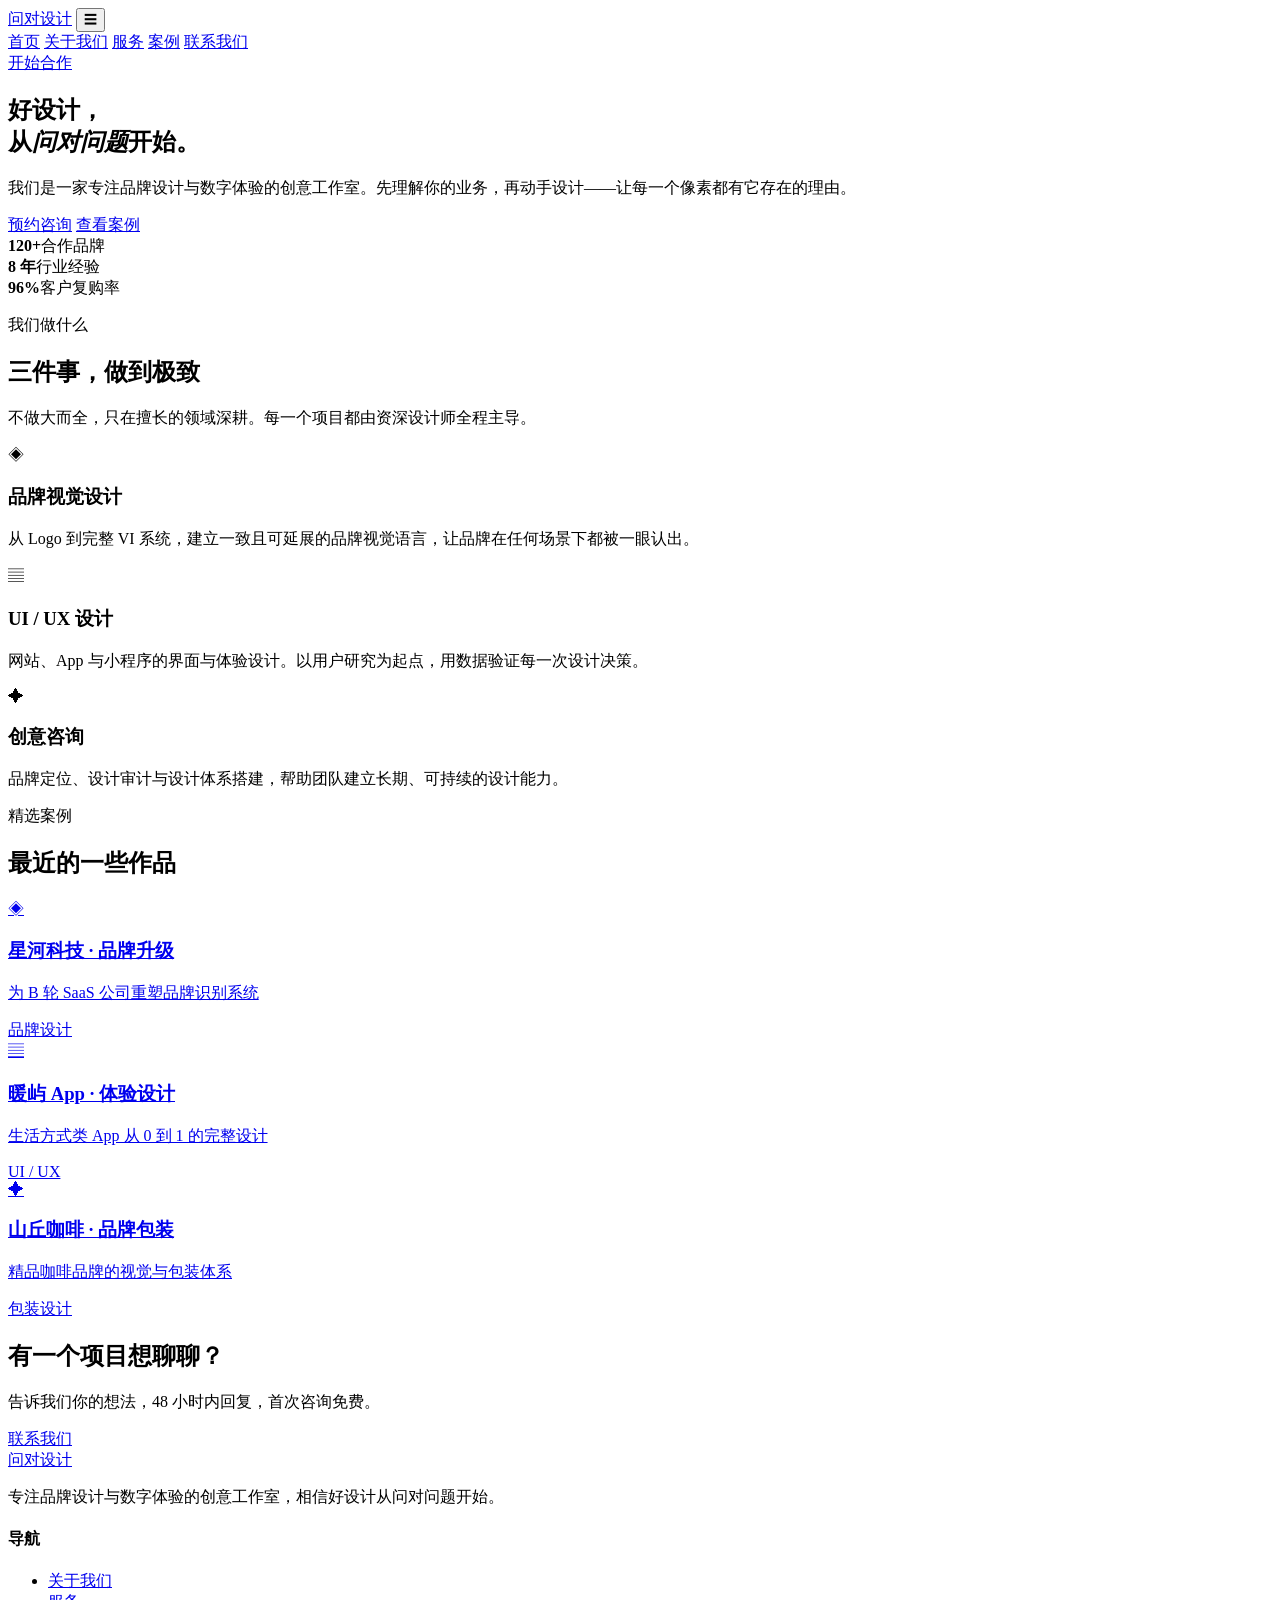
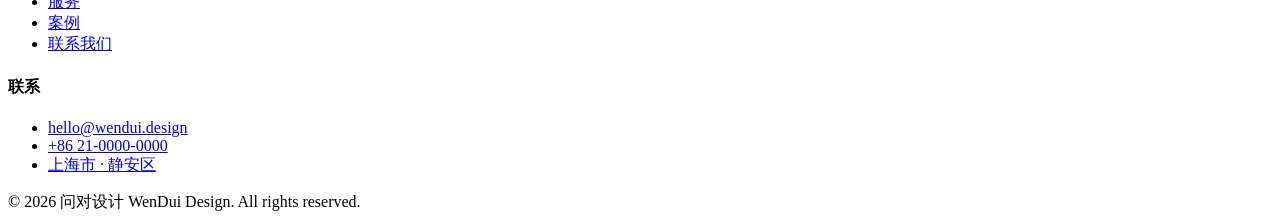
==== index.html @ 0c2ba364 "Add files via upload" ====
<!DOCTYPE html>
<html lang="zh-CN">
<head>
  <meta charset="UTF-8">
  <meta name="viewport" content="width=device-width, initial-scale=1.0">
  <title>问对设计 — 让品牌被看见</title>
  <meta name="description" content="问对设计是一家专注品牌设计与数字体验的创意工作室，提供品牌视觉、UI/UX 设计与创意咨询服务。">
  <link rel="stylesheet" href="css/style.css">
</head>
<body>

  <header class="site-header">
    <div class="container nav">
      <a href="index.html" class="logo">问对<span>设计</span></a>
      <button class="nav-toggle" aria-label="菜单">☰</button>
      <nav class="nav-links">
        <a href="index.html" class="active">首页</a>
        <a href="about.html">关于我们</a>
        <a href="services.html">服务</a>
        <a href="work.html">案例</a>
        <a href="contact.html">联系我们</a>
      </nav>
      <a href="contact.html" class="nav-cta">开始合作</a>
    </div>
  </header>

  <!-- Hero -->
  <section class="hero">
    <div class="container">
      <h1>好设计，<br>从<em>问对问题</em>开始。</h1>
      <p>我们是一家专注品牌设计与数字体验的创意工作室。先理解你的业务，再动手设计——让每一个像素都有它存在的理由。</p>
      <div class="hero-actions">
        <a href="contact.html" class="btn btn-primary">预约咨询</a>
        <a href="work.html" class="btn btn-ghost">查看案例</a>
      </div>
      <div class="hero-stats">
        <div class="stat"><strong>120+</strong><span>合作品牌</span></div>
        <div class="stat"><strong>8 年</strong><span>行业经验</span></div>
        <div class="stat"><strong>96%</strong><span>客户复购率</span></div>
      </div>
    </div>
  </section>

  <!-- 服务概览 -->
  <section class="section alt">
    <div class="container">
      <p class="eyebrow">我们做什么</p>
      <h2 class="section-title">三件事，做到极致</h2>
      <p class="section-desc">不做大而全，只在擅长的领域深耕。每一个项目都由资深设计师全程主导。</p>
      <div class="grid grid-3">
        <div class="card">
          <div class="card-icon">◈</div>
          <h3>品牌视觉设计</h3>
          <p>从 Logo 到完整 VI 系统，建立一致且可延展的品牌视觉语言，让品牌在任何场景下都被一眼认出。</p>
        </div>
        <div class="card">
          <div class="card-icon">▤</div>
          <h3>UI / UX 设计</h3>
          <p>网站、App 与小程序的界面与体验设计。以用户研究为起点，用数据验证每一次设计决策。</p>
        </div>
        <div class="card">
          <div class="card-icon">✦</div>
          <h3>创意咨询</h3>
          <p>品牌定位、设计审计与设计体系搭建，帮助团队建立长期、可持续的设计能力。</p>
        </div>
      </div>
    </div>
  </section>

  <!-- 精选案例 -->
  <section class="section">
    <div class="container">
      <p class="eyebrow">精选案例</p>
      <h2 class="section-title">最近的一些作品</h2>
      <div class="grid grid-3">
        <a href="work.html" class="work-item">
          <div class="work-thumb thumb-a">◈</div>
          <div class="work-info">
            <h3>星河科技 · 品牌升级</h3>
            <p>为 B 轮 SaaS 公司重塑品牌识别系统</p>
            <span class="work-tag">品牌设计</span>
          </div>
        </a>
        <a href="work.html" class="work-item">
          <div class="work-thumb thumb-b">▤</div>
          <div class="work-info">
            <h3>暖屿 App · 体验设计</h3>
            <p>生活方式类 App 从 0 到 1 的完整设计</p>
            <span class="work-tag">UI / UX</span>
          </div>
        </a>
        <a href="work.html" class="work-item">
          <div class="work-thumb thumb-c">✦</div>
          <div class="work-info">
            <h3>山丘咖啡 · 品牌包装</h3>
            <p>精品咖啡品牌的视觉与包装体系</p>
            <span class="work-tag">包装设计</span>
          </div>
        </a>
      </div>
    </div>
  </section>

  <!-- CTA -->
  <section class="section alt">
    <div class="container">
      <div class="cta-banner">
        <h2>有一个项目想聊聊？</h2>
        <p>告诉我们你的想法，48 小时内回复，首次咨询免费。</p>
        <a href="contact.html" class="btn btn-primary">联系我们</a>
      </div>
    </div>
  </section>

  <footer class="site-footer">
    <div class="container">
      <div class="footer-grid">
        <div>
          <a href="index.html" class="logo">问对<span>设计</span></a>
          <p>专注品牌设计与数字体验的创意工作室，相信好设计从问对问题开始。</p>
        </div>
        <div>
          <h4>导航</h4>
          <ul>
            <li><a href="about.html">关于我们</a></li>
            <li><a href="services.html">服务</a></li>
            <li><a href="work.html">案例</a></li>
            <li><a href="contact.html">联系我们</a></li>
          </ul>
        </div>
        <div>
          <h4>联系</h4>
          <ul>
            <li><a href="mailto:hello@wendui.design">hello@wendui.design</a></li>
            <li><a href="#">+86 21-0000-0000</a></li>
            <li><a href="#">上海市 · 静安区</a></li>
          </ul>
        </div>
      </div>
      <div class="copyright">© 2026 问对设计 WenDui Design. All rights reserved.</div>
    </div>
  </footer>

  <script src="js/main.js"></script>
</body>
</html>
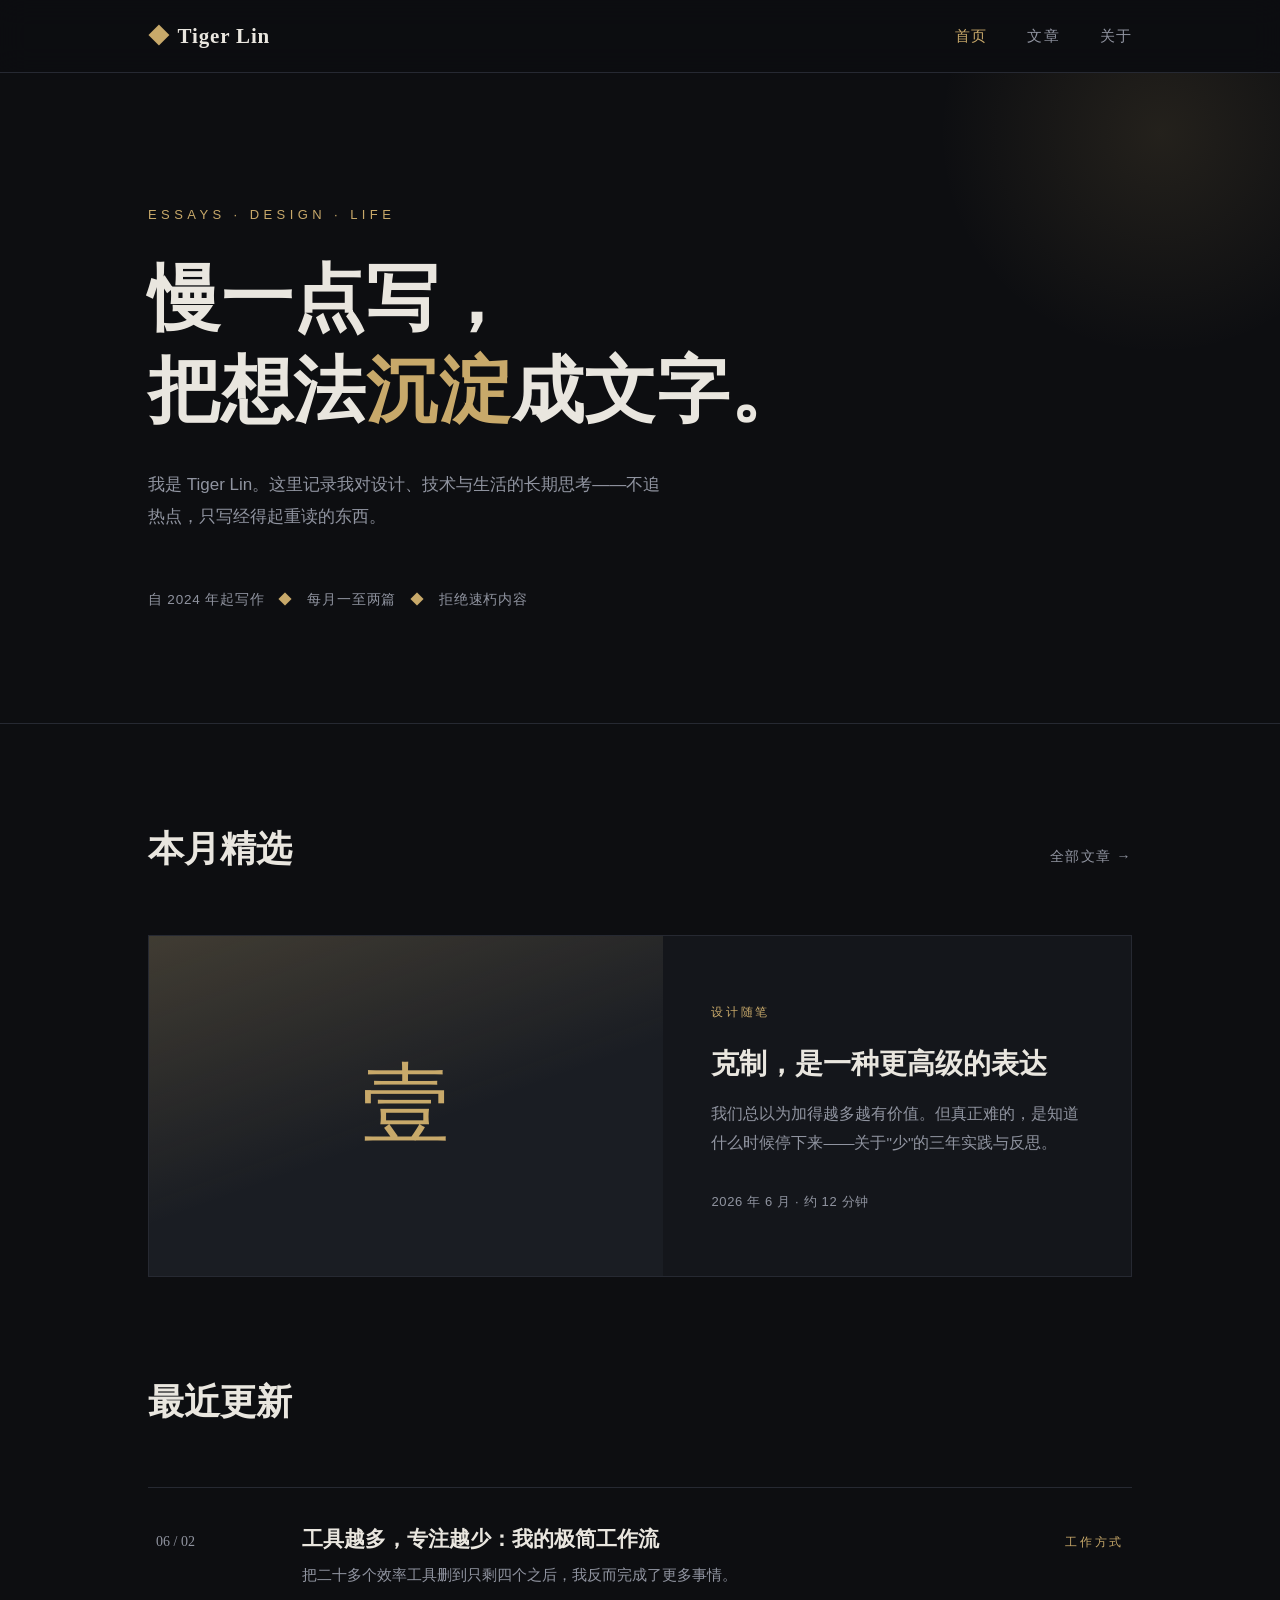
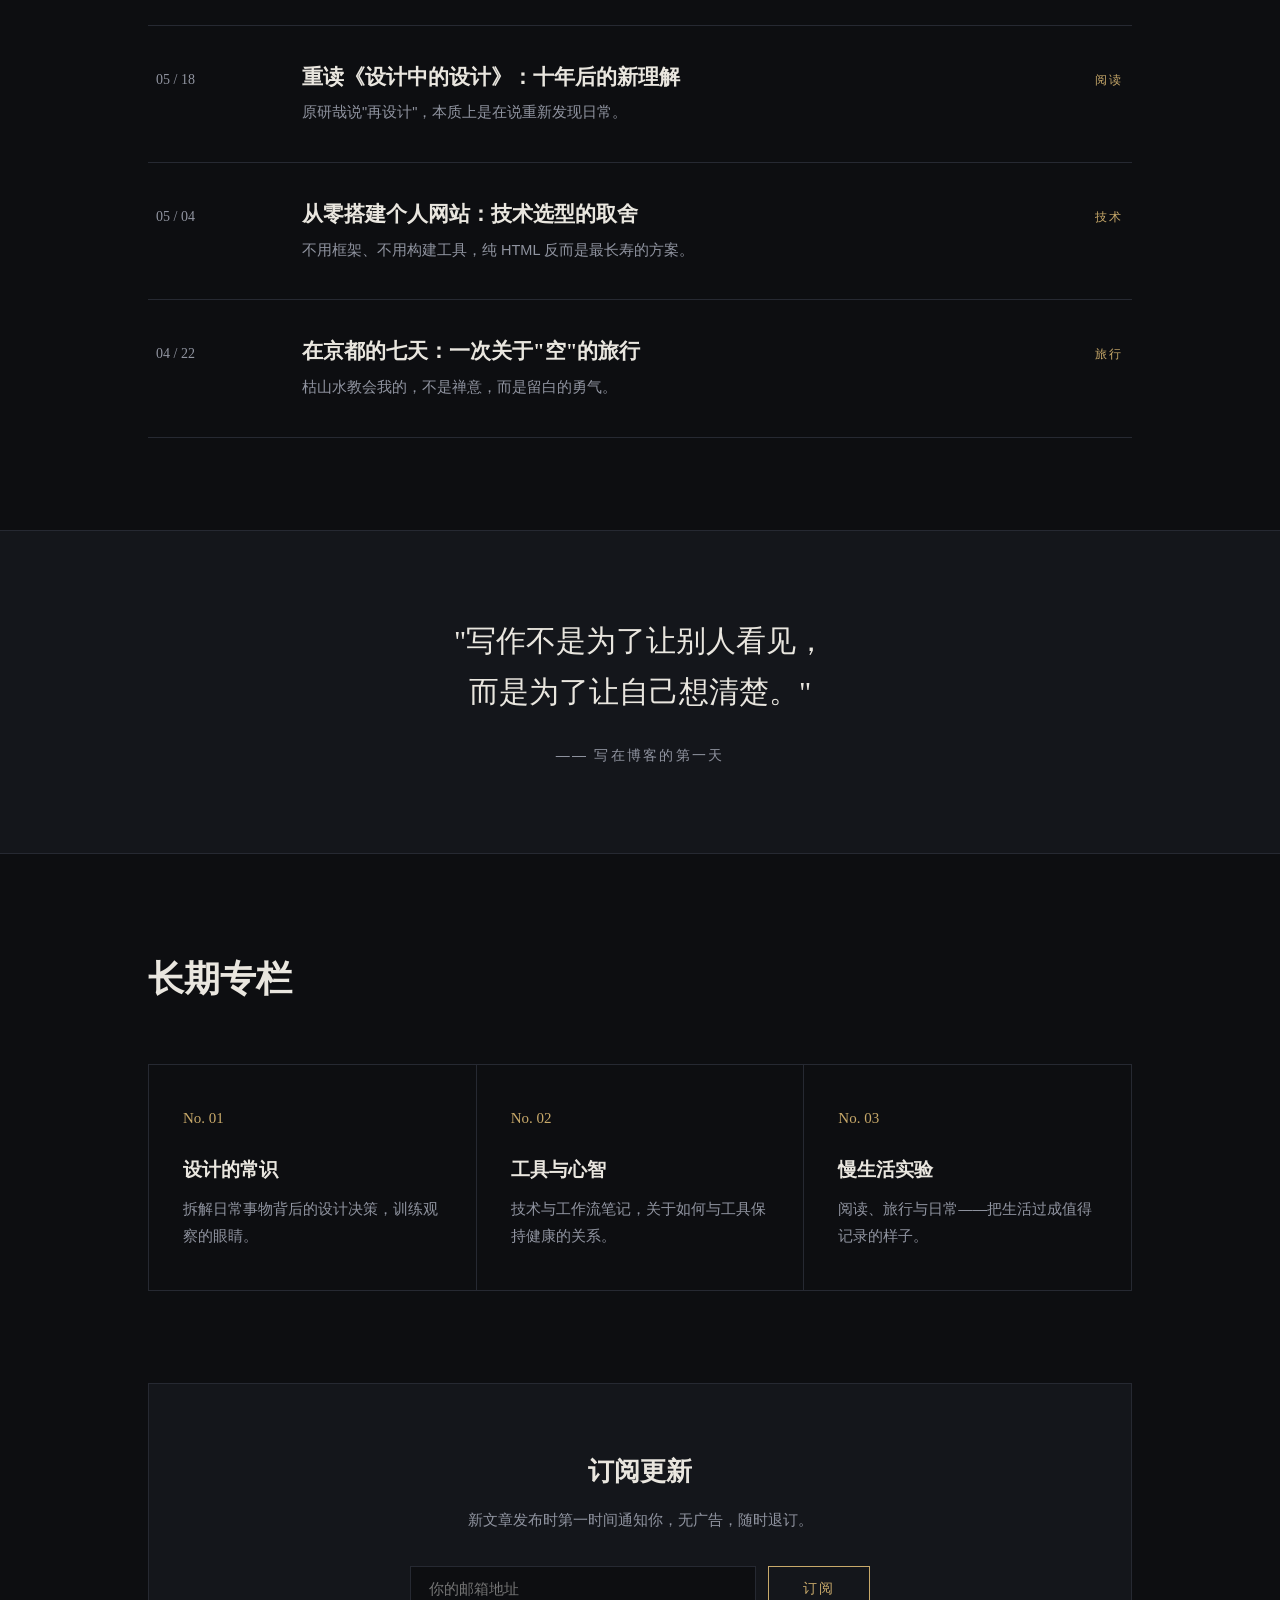
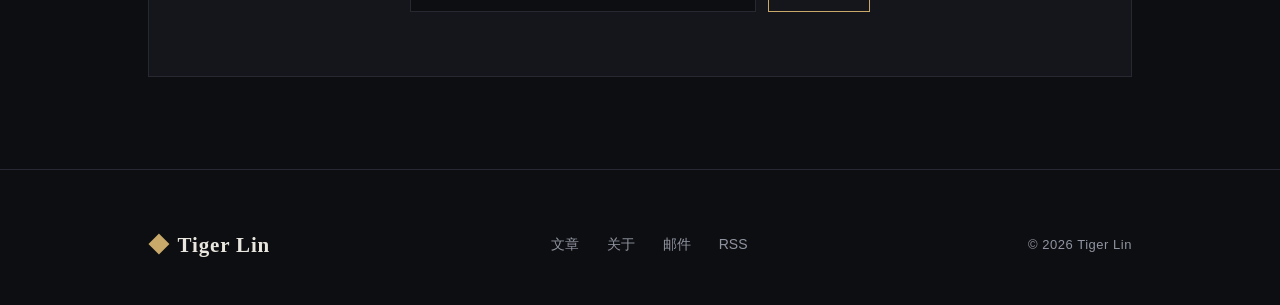
==== commit 40d2fcb8: "替换为个人博客网站" ====
--- a/index.html
+++ b/index.html
@@ -3,144 +3,163 @@
 <head>
   <meta charset="UTF-8">
   <meta name="viewport" content="width=device-width, initial-scale=1.0">
-  <title>问对设计 — 让品牌被看见</title>
-  <meta name="description" content="问对设计是一家专注品牌设计与数字体验的创意工作室，提供品牌视觉、UI/UX 设计与创意咨询服务。">
-  <link rel="stylesheet" href="css/style.css">
+  <title>Tiger Lin — 写作与思考</title>
+  <meta name="description" content="Tiger Lin 的个人博客：设计、技术与生活的长期思考。">
+  <link rel="stylesheet" href="blog.css">
 </head>
 <body>
 
   <header class="site-header">
     <div class="container nav">
-      <a href="index.html" class="logo">问对<span>设计</span></a>
+      <a href="index.html" class="logo"><i>◆</i> Tiger Lin</a>
       <button class="nav-toggle" aria-label="菜单">☰</button>
       <nav class="nav-links">
         <a href="index.html" class="active">首页</a>
-        <a href="about.html">关于我们</a>
-        <a href="services.html">服务</a>
-        <a href="work.html">案例</a>
-        <a href="contact.html">联系我们</a>
+        <a href="posts.html">文章</a>
+        <a href="about.html">关于</a>
       </nav>
-      <a href="contact.html" class="nav-cta">开始合作</a>
     </div>
   </header>
 
   <!-- Hero -->
   <section class="hero">
     <div class="container">
-      <h1>好设计，<br>从<em>问对问题</em>开始。</h1>
-      <p>我们是一家专注品牌设计与数字体验的创意工作室。先理解你的业务，再动手设计——让每一个像素都有它存在的理由。</p>
-      <div class="hero-actions">
-        <a href="contact.html" class="btn btn-primary">预约咨询</a>
-        <a href="work.html" class="btn btn-ghost">查看案例</a>
-      </div>
-      <div class="hero-stats">
-        <div class="stat"><strong>120+</strong><span>合作品牌</span></div>
-        <div class="stat"><strong>8 年</strong><span>行业经验</span></div>
-        <div class="stat"><strong>96%</strong><span>客户复购率</span></div>
+      <p class="kicker">Essays · Design · Life</p>
+      <h1>慢一点写，<br>把想法<em>沉淀</em>成文字。</h1>
+      <p class="intro">我是 Tiger Lin。这里记录我对设计、技术与生活的长期思考——不追热点，只写经得起重读的东西。</p>
+      <div class="hero-meta">
+        <span>自 2024 年起写作</span>
+        <span class="dot">◆</span>
+        <span>每月一至两篇</span>
+        <span class="dot">◆</span>
+        <span>拒绝速朽内容</span>
       </div>
     </div>
   </section>
 
-  <!-- 服务概览 -->
-  <section class="section alt">
+  <!-- 精选 -->
+  <section class="section">
     <div class="container">
-      <p class="eyebrow">我们做什么</p>
-      <h2 class="section-title">三件事，做到极致</h2>
-      <p class="section-desc">不做大而全，只在擅长的领域深耕。每一个项目都由资深设计师全程主导。</p>
-      <div class="grid grid-3">
-        <div class="card">
-          <div class="card-icon">◈</div>
-          <h3>品牌视觉设计</h3>
-          <p>从 Logo 到完整 VI 系统，建立一致且可延展的品牌视觉语言，让品牌在任何场景下都被一眼认出。</p>
+      <div class="section-head">
+        <h2>本月精选</h2>
+        <a href="posts.html" class="more">全部文章 →</a>
+      </div>
+      <a href="post.html" class="featured" style="display:grid;">
+        <div class="featured-visual">壹</div>
+        <div class="featured-body">
+          <span class="tag">设计随笔</span>
+          <h3>克制，是一种更高级的表达</h3>
+          <p>我们总以为加得越多越有价值。但真正难的，是知道什么时候停下来——关于"少"的三年实践与反思。</p>
+          <span class="meta">2026 年 6 月 · 约 12 分钟</span>
         </div>
-        <div class="card">
-          <div class="card-icon">▤</div>
-          <h3>UI / UX 设计</h3>
-          <p>网站、App 与小程序的界面与体验设计。以用户研究为起点，用数据验证每一次设计决策。</p>
-        </div>
-        <div class="card">
-          <div class="card-icon">✦</div>
-          <h3>创意咨询</h3>
-          <p>品牌定位、设计审计与设计体系搭建，帮助团队建立长期、可持续的设计能力。</p>
-        </div>
-      </div>
+      </a>
     </div>
   </section>
 
-  <!-- 精选案例 -->
-  <section class="section">
+  <!-- 最近文章 -->
+  <section class="section" style="padding-top:0;">
     <div class="container">
-      <p class="eyebrow">精选案例</p>
-      <h2 class="section-title">最近的一些作品</h2>
-      <div class="grid grid-3">
-        <a href="work.html" class="work-item">
-          <div class="work-thumb thumb-a">◈</div>
-          <div class="work-info">
-            <h3>星河科技 · 品牌升级</h3>
-            <p>为 B 轮 SaaS 公司重塑品牌识别系统</p>
-            <span class="work-tag">品牌设计</span>
+      <div class="section-head">
+        <h2>最近更新</h2>
+      </div>
+      <div class="post-list">
+        <a href="post.html" class="post-row">
+          <span class="date">06 / 02</span>
+          <div>
+            <h3>工具越多，专注越少：我的极简工作流</h3>
+            <p class="excerpt">把二十多个效率工具删到只剩四个之后，我反而完成了更多事情。</p>
           </div>
+          <span class="tag">工作方式</span>
         </a>
-        <a href="work.html" class="work-item">
-          <div class="work-thumb thumb-b">▤</div>
-          <div class="work-info">
-            <h3>暖屿 App · 体验设计</h3>
-            <p>生活方式类 App 从 0 到 1 的完整设计</p>
-            <span class="work-tag">UI / UX</span>
+        <a href="post.html" class="post-row">
+          <span class="date">05 / 18</span>
+          <div>
+            <h3>重读《设计中的设计》：十年后的新理解</h3>
+            <p class="excerpt">原研哉说"再设计"，本质上是在说重新发现日常。</p>
           </div>
+          <span class="tag">阅读</span>
         </a>
-        <a href="work.html" class="work-item">
-          <div class="work-thumb thumb-c">✦</div>
-          <div class="work-info">
-            <h3>山丘咖啡 · 品牌包装</h3>
-            <p>精品咖啡品牌的视觉与包装体系</p>
-            <span class="work-tag">包装设计</span>
+        <a href="post.html" class="post-row">
+          <span class="date">05 / 04</span>
+          <div>
+            <h3>从零搭建个人网站：技术选型的取舍</h3>
+            <p class="excerpt">不用框架、不用构建工具，纯 HTML 反而是最长寿的方案。</p>
           </div>
+          <span class="tag">技术</span>
+        </a>
+        <a href="post.html" class="post-row">
+          <span class="date">04 / 22</span>
+          <div>
+            <h3>在京都的七天：一次关于"空"的旅行</h3>
+            <p class="excerpt">枯山水教会我的，不是禅意，而是留白的勇气。</p>
+          </div>
+          <span class="tag">旅行</span>
         </a>
       </div>
     </div>
   </section>
 
-  <!-- CTA -->
-  <section class="section alt">
+  <!-- 引语 -->
+  <section class="quote-band">
     <div class="container">
-      <div class="cta-banner">
-        <h2>有一个项目想聊聊？</h2>
-        <p>告诉我们你的想法，48 小时内回复，首次咨询免费。</p>
-        <a href="contact.html" class="btn btn-primary">联系我们</a>
+      <blockquote>"写作不是为了让别人看见，<br>而是为了让自己想清楚。"</blockquote>
+      <cite>—— 写在博客的第一天</cite>
+    </div>
+  </section>
+
+  <!-- 随笔三栏 -->
+  <section class="section">
+    <div class="container">
+      <div class="section-head">
+        <h2>长期专栏</h2>
+      </div>
+      <div class="note-grid">
+        <a href="posts.html" class="note">
+          <span class="num">No. 01</span>
+          <h3>设计的常识</h3>
+          <p>拆解日常事物背后的设计决策，训练观察的眼睛。</p>
+        </a>
+        <a href="posts.html" class="note">
+          <span class="num">No. 02</span>
+          <h3>工具与心智</h3>
+          <p>技术与工作流笔记，关于如何与工具保持健康的关系。</p>
+        </a>
+        <a href="posts.html" class="note">
+          <span class="num">No. 03</span>
+          <h3>慢生活实验</h3>
+          <p>阅读、旅行与日常——把生活过成值得记录的样子。</p>
+        </a>
+      </div>
+    </div>
+  </section>
+
+  <!-- 订阅 -->
+  <section class="section" style="padding-top:0;">
+    <div class="container">
+      <div class="subscribe">
+        <h2>订阅更新</h2>
+        <p>新文章发布时第一时间通知你，无广告，随时退订。</p>
+        <form class="subscribe-form" onsubmit="alert('感谢订阅！（演示表单）'); return false;">
+          <input type="email" placeholder="你的邮箱地址" required>
+          <button type="submit" class="btn">订阅</button>
+        </form>
       </div>
     </div>
   </section>
 
   <footer class="site-footer">
-    <div class="container">
-      <div class="footer-grid">
-        <div>
-          <a href="index.html" class="logo">问对<span>设计</span></a>
-          <p>专注品牌设计与数字体验的创意工作室，相信好设计从问对问题开始。</p>
-        </div>
-        <div>
-          <h4>导航</h4>
-          <ul>
-            <li><a href="about.html">关于我们</a></li>
-            <li><a href="services.html">服务</a></li>
-            <li><a href="work.html">案例</a></li>
-            <li><a href="contact.html">联系我们</a></li>
-          </ul>
-        </div>
-        <div>
-          <h4>联系</h4>
-          <ul>
-            <li><a href="mailto:hello@wendui.design">hello@wendui.design</a></li>
-            <li><a href="#">+86 21-0000-0000</a></li>
-            <li><a href="#">上海市 · 静安区</a></li>
-          </ul>
-        </div>
-      </div>
-      <div class="copyright">© 2026 问对设计 WenDui Design. All rights reserved.</div>
+    <div class="container footer-inner">
+      <a href="index.html" class="logo"><i>◆</i> Tiger Lin</a>
+      <nav class="footer-links">
+        <a href="posts.html">文章</a>
+        <a href="about.html">关于</a>
+        <a href="mailto:hi@tigerlin.me">邮件</a>
+        <a href="#">RSS</a>
+      </nav>
+      <span class="copyright">© 2026 Tiger Lin</span>
     </div>
   </footer>
 
-  <script src="js/main.js"></script>
+  <script src="blog.js"></script>
 </body>
 </html>
--- a/blog.css
+++ b/blog.css
@@ -0,0 +1,520 @@
+/* ============ Tiger Lin — 个人博客 · 深色优雅 ============ */
+:root {
+  --bg: #0d0e11;
+  --surface: #14161b;
+  --surface-2: #1a1d23;
+  --line: #262932;
+  --text: #e9e6df;
+  --muted: #9094a0;
+  --gold: #c8a96a;
+  --gold-soft: rgba(200, 169, 106, 0.12);
+  --maxw: 1040px;
+  --serif: "Noto Serif SC", "Songti SC", "SimSun", Georgia, serif;
+  --sans: "PingFang SC", "Hiragino Sans GB", "Microsoft YaHei",
+          -apple-system, "Segoe UI", sans-serif;
+}
+
+* { margin: 0; padding: 0; box-sizing: border-box; }
+html { scroll-behavior: smooth; }
+
+body {
+  font-family: var(--sans);
+  background: var(--bg);
+  color: var(--text);
+  line-height: 1.85;
+  -webkit-font-smoothing: antialiased;
+}
+
+::selection { background: var(--gold); color: #0d0e11; }
+
+img { max-width: 100%; display: block; }
+a { color: inherit; text-decoration: none; }
+ul { list-style: none; }
+
+.container { max-width: var(--maxw); margin: 0 auto; padding: 0 28px; }
+.narrow { max-width: 720px; }
+
+/* ---------- 导航 ---------- */
+.site-header {
+  position: sticky;
+  top: 0;
+  z-index: 100;
+  background: rgba(13, 14, 17, 0.85);
+  backdrop-filter: blur(14px);
+  border-bottom: 1px solid var(--line);
+}
+
+.nav {
+  display: flex;
+  align-items: center;
+  justify-content: space-between;
+  height: 72px;
+}
+
+.logo {
+  font-family: var(--serif);
+  font-size: 21px;
+  font-weight: 600;
+  letter-spacing: 0.04em;
+}
+.logo i {
+  font-style: normal;
+  color: var(--gold);
+  margin-right: 2px;
+}
+
+.nav-links { display: flex; gap: 40px; font-size: 14.5px; }
+.nav-links a {
+  color: var(--muted);
+  letter-spacing: 0.08em;
+  transition: color 0.25s;
+  padding: 4px 0;
+}
+.nav-links a:hover { color: var(--text); }
+.nav-links a.active { color: var(--gold); }
+
+.nav-toggle {
+  display: none;
+  background: none;
+  border: none;
+  font-size: 25px;
+  cursor: pointer;
+  color: var(--text);
+}
+
+/* ---------- 首页 Hero ---------- */
+.hero {
+  padding: 130px 0 110px;
+  border-bottom: 1px solid var(--line);
+  position: relative;
+  overflow: hidden;
+}
+.hero::after {
+  content: "";
+  position: absolute;
+  top: -180px;
+  right: -120px;
+  width: 480px;
+  height: 480px;
+  border-radius: 50%;
+  background: radial-gradient(circle, var(--gold-soft), transparent 65%);
+  pointer-events: none;
+}
+
+.kicker {
+  color: var(--gold);
+  font-size: 13px;
+  letter-spacing: 0.34em;
+  text-transform: uppercase;
+  margin-bottom: 26px;
+}
+
+.hero h1 {
+  font-family: var(--serif);
+  font-size: clamp(40px, 6.5vw, 72px);
+  font-weight: 600;
+  line-height: 1.28;
+  letter-spacing: 0.01em;
+  max-width: 760px;
+}
+.hero h1 em {
+  font-style: normal;
+  color: var(--gold);
+}
+
+.hero .intro {
+  margin-top: 32px;
+  font-size: 17px;
+  color: var(--muted);
+  max-width: 520px;
+}
+
+.hero-meta {
+  margin-top: 56px;
+  display: flex;
+  gap: 14px;
+  align-items: center;
+  color: var(--muted);
+  font-size: 13.5px;
+  letter-spacing: 0.06em;
+}
+.hero-meta .dot { color: var(--gold); }
+
+/* ---------- 区块标题 ---------- */
+.section { padding: 92px 0; }
+
+.section-head {
+  display: flex;
+  align-items: baseline;
+  justify-content: space-between;
+  gap: 24px;
+  margin-bottom: 52px;
+}
+.section-head h2 {
+  font-family: var(--serif);
+  font-size: clamp(26px, 3.4vw, 36px);
+  font-weight: 600;
+}
+.section-head .more {
+  color: var(--muted);
+  font-size: 14px;
+  letter-spacing: 0.1em;
+  transition: color 0.25s;
+  white-space: nowrap;
+}
+.section-head .more:hover { color: var(--gold); }
+
+/* ---------- 精选文章（大卡） ---------- */
+.featured {
+  display: grid;
+  grid-template-columns: 1.1fr 1fr;
+  border: 1px solid var(--line);
+  background: var(--surface);
+  overflow: hidden;
+  transition: border-color 0.3s;
+}
+.featured:hover { border-color: var(--gold); }
+
+.featured-visual {
+  min-height: 340px;
+  background:
+    linear-gradient(160deg, rgba(200, 169, 106, 0.22), transparent 55%),
+    var(--surface-2);
+  display: flex;
+  align-items: center;
+  justify-content: center;
+  font-family: var(--serif);
+  font-size: 88px;
+  color: var(--gold);
+}
+
+.featured-body { padding: 52px 48px; align-self: center; }
+.featured-body .tag { margin-bottom: 20px; }
+.featured-body h3 {
+  font-family: var(--serif);
+  font-size: 28px;
+  font-weight: 600;
+  line-height: 1.45;
+  margin-bottom: 16px;
+}
+.featured-body p { color: var(--muted); font-size: 15.5px; margin-bottom: 28px; }
+
+/* ---------- 标签 / 元信息 ---------- */
+.tag {
+  display: inline-block;
+  font-size: 12px;
+  letter-spacing: 0.22em;
+  text-transform: uppercase;
+  color: var(--gold);
+}
+.meta {
+  color: var(--muted);
+  font-size: 13px;
+  letter-spacing: 0.05em;
+}
+
+/* ---------- 文章列表 ---------- */
+.post-list { border-top: 1px solid var(--line); }
+
+.post-row {
+  display: grid;
+  grid-template-columns: 110px 1fr auto;
+  gap: 36px;
+  align-items: baseline;
+  padding: 36px 8px;
+  border-bottom: 1px solid var(--line);
+  transition: background 0.25s, padding-left 0.25s;
+}
+.post-row:hover { background: var(--surface); padding-left: 20px; }
+
+.post-row .date {
+  font-family: var(--serif);
+  color: var(--muted);
+  font-size: 14px;
+}
+.post-row h3 {
+  font-family: var(--serif);
+  font-size: 21px;
+  font-weight: 600;
+  line-height: 1.5;
+  margin-bottom: 6px;
+  transition: color 0.25s;
+}
+.post-row:hover h3 { color: var(--gold); }
+.post-row .excerpt { color: var(--muted); font-size: 14.5px; }
+.post-row .tag { white-space: nowrap; }
+
+/* ---------- 三栏卡片（随笔精选） ---------- */
+.note-grid {
+  display: grid;
+  grid-template-columns: repeat(3, 1fr);
+  gap: 1px;
+  background: var(--line);
+  border: 1px solid var(--line);
+}
+.note {
+  background: var(--bg);
+  padding: 40px 34px;
+  transition: background 0.3s;
+}
+.note:hover { background: var(--surface); }
+.note .num {
+  font-family: var(--serif);
+  font-size: 15px;
+  color: var(--gold);
+  margin-bottom: 22px;
+  display: block;
+}
+.note h3 {
+  font-family: var(--serif);
+  font-size: 19px;
+  font-weight: 600;
+  margin-bottom: 12px;
+  line-height: 1.55;
+}
+.note p { color: var(--muted); font-size: 14.5px; }
+
+/* ---------- 引语横幅 ---------- */
+.quote-band {
+  border-top: 1px solid var(--line);
+  border-bottom: 1px solid var(--line);
+  background: var(--surface);
+  padding: 84px 0;
+  text-align: center;
+}
+.quote-band blockquote {
+  font-family: var(--serif);
+  font-size: clamp(22px, 3vw, 30px);
+  line-height: 1.7;
+  max-width: 700px;
+  margin: 0 auto;
+}
+.quote-band cite {
+  display: block;
+  margin-top: 26px;
+  font-style: normal;
+  color: var(--muted);
+  font-size: 14px;
+  letter-spacing: 0.16em;
+}
+
+/* ---------- 文章详情页 ---------- */
+.article-hero {
+  padding: 110px 0 64px;
+  border-bottom: 1px solid var(--line);
+  text-align: center;
+}
+.article-hero .tag { margin-bottom: 24px; }
+.article-hero h1 {
+  font-family: var(--serif);
+  font-size: clamp(30px, 4.6vw, 48px);
+  font-weight: 600;
+  line-height: 1.42;
+  max-width: 780px;
+  margin: 0 auto 28px;
+}
+.article-hero .meta span + span::before {
+  content: "·";
+  margin: 0 12px;
+  color: var(--gold);
+}
+
+.article-body { padding: 72px 0 40px; }
+.article-body p {
+  font-size: 17px;
+  margin-bottom: 30px;
+  color: #d6d3cb;
+}
+.article-body p:first-of-type::first-letter {
+  font-family: var(--serif);
+  font-size: 54px;
+  float: left;
+  line-height: 1;
+  padding: 6px 12px 0 0;
+  color: var(--gold);
+}
+.article-body h2 {
+  font-family: var(--serif);
+  font-size: 26px;
+  font-weight: 600;
+  margin: 56px 0 22px;
+}
+.article-body blockquote {
+  border-left: 2px solid var(--gold);
+  padding: 6px 0 6px 28px;
+  margin: 40px 0;
+  font-family: var(--serif);
+  font-size: 19px;
+  color: var(--text);
+}
+
+.article-footer {
+  border-top: 1px solid var(--line);
+  padding: 36px 0 90px;
+  display: flex;
+  justify-content: space-between;
+  align-items: center;
+  gap: 20px;
+  flex-wrap: wrap;
+}
+.article-footer .back {
+  color: var(--muted);
+  font-size: 14px;
+  letter-spacing: 0.08em;
+  transition: color 0.25s;
+}
+.article-footer .back:hover { color: var(--gold); }
+
+/* ---------- 关于页 ---------- */
+.about-grid {
+  display: grid;
+  grid-template-columns: 320px 1fr;
+  gap: 72px;
+  align-items: start;
+  padding: 96px 0;
+}
+.portrait {
+  aspect-ratio: 4 / 5;
+  background:
+    linear-gradient(160deg, rgba(200, 169, 106, 0.25), transparent 60%),
+    var(--surface-2);
+  border: 1px solid var(--line);
+  display: flex;
+  align-items: center;
+  justify-content: center;
+  font-family: var(--serif);
+  font-size: 84px;
+  color: var(--gold);
+  position: sticky;
+  top: 110px;
+}
+.about-text h1 {
+  font-family: var(--serif);
+  font-size: clamp(30px, 4vw, 42px);
+  font-weight: 600;
+  margin-bottom: 30px;
+  line-height: 1.4;
+}
+.about-text p { color: var(--muted); font-size: 16px; margin-bottom: 24px; }
+.about-text strong { color: var(--text); font-weight: 600; }
+
+.about-list { margin-top: 44px; border-top: 1px solid var(--line); }
+.about-list li {
+  display: flex;
+  justify-content: space-between;
+  gap: 24px;
+  padding: 18px 4px;
+  border-bottom: 1px solid var(--line);
+  font-size: 15px;
+}
+.about-list span { color: var(--muted); }
+
+/* ---------- 订阅条 ---------- */
+.subscribe {
+  border: 1px solid var(--line);
+  background: var(--surface);
+  padding: 64px 48px;
+  text-align: center;
+}
+.subscribe h2 {
+  font-family: var(--serif);
+  font-size: 26px;
+  font-weight: 600;
+  margin-bottom: 10px;
+}
+.subscribe p { color: var(--muted); font-size: 15px; margin-bottom: 32px; }
+.subscribe-form {
+  display: flex;
+  gap: 12px;
+  max-width: 460px;
+  margin: 0 auto;
+}
+.subscribe-form input {
+  flex: 1;
+  background: var(--bg);
+  border: 1px solid var(--line);
+  color: var(--text);
+  padding: 13px 18px;
+  font-family: inherit;
+  font-size: 15px;
+}
+.subscribe-form input:focus { outline: none; border-color: var(--gold); }
+
+/* ---------- 按钮 ---------- */
+.btn {
+  display: inline-block;
+  padding: 13px 34px;
+  font-size: 14px;
+  letter-spacing: 0.14em;
+  border: 1px solid var(--gold);
+  color: var(--gold);
+  background: transparent;
+  cursor: pointer;
+  font-family: inherit;
+  transition: all 0.25s;
+}
+.btn:hover { background: var(--gold); color: #0d0e11; }
+
+/* ---------- 页脚 ---------- */
+.site-footer {
+  border-top: 1px solid var(--line);
+  padding: 56px 0 40px;
+}
+.footer-inner {
+  display: flex;
+  justify-content: space-between;
+  align-items: center;
+  gap: 24px;
+  flex-wrap: wrap;
+}
+.footer-links { display: flex; gap: 28px; font-size: 14px; }
+.footer-links a { color: var(--muted); transition: color 0.25s; }
+.footer-links a:hover { color: var(--gold); }
+.copyright { color: var(--muted); font-size: 13px; letter-spacing: 0.04em; }
+
+/* ---------- 页面顶部（列表页） ---------- */
+.page-hero {
+  padding: 100px 0 70px;
+  border-bottom: 1px solid var(--line);
+}
+.page-hero h1 {
+  font-family: var(--serif);
+  font-size: clamp(32px, 5vw, 52px);
+  font-weight: 600;
+}
+.page-hero p { margin-top: 18px; color: var(--muted); max-width: 540px; }
+
+/* ---------- 响应式 ---------- */
+@media (max-width: 880px) {
+  .featured { grid-template-columns: 1fr; }
+  .featured-visual { min-height: 220px; }
+  .note-grid { grid-template-columns: 1fr; }
+  .about-grid { grid-template-columns: 1fr; gap: 44px; }
+  .portrait { position: static; max-width: 300px; }
+}
+
+@media (max-width: 640px) {
+  .section { padding: 64px 0; }
+  .hero { padding: 88px 0 72px; }
+  .post-row { grid-template-columns: 1fr; gap: 8px; }
+  .post-row .tag { display: none; }
+  .featured-body { padding: 36px 28px; }
+  .subscribe { padding: 48px 24px; }
+  .subscribe-form { flex-direction: column; }
+
+  .nav-toggle { display: block; }
+  .nav-links {
+    display: none;
+    position: absolute;
+    top: 72px;
+    left: 0;
+    right: 0;
+    background: var(--bg);
+    flex-direction: column;
+    gap: 0;
+    padding: 10px 28px 22px;
+    border-bottom: 1px solid var(--line);
+  }
+  .nav-links.open { display: flex; }
+  .nav-links a { padding: 13px 0; }
+}
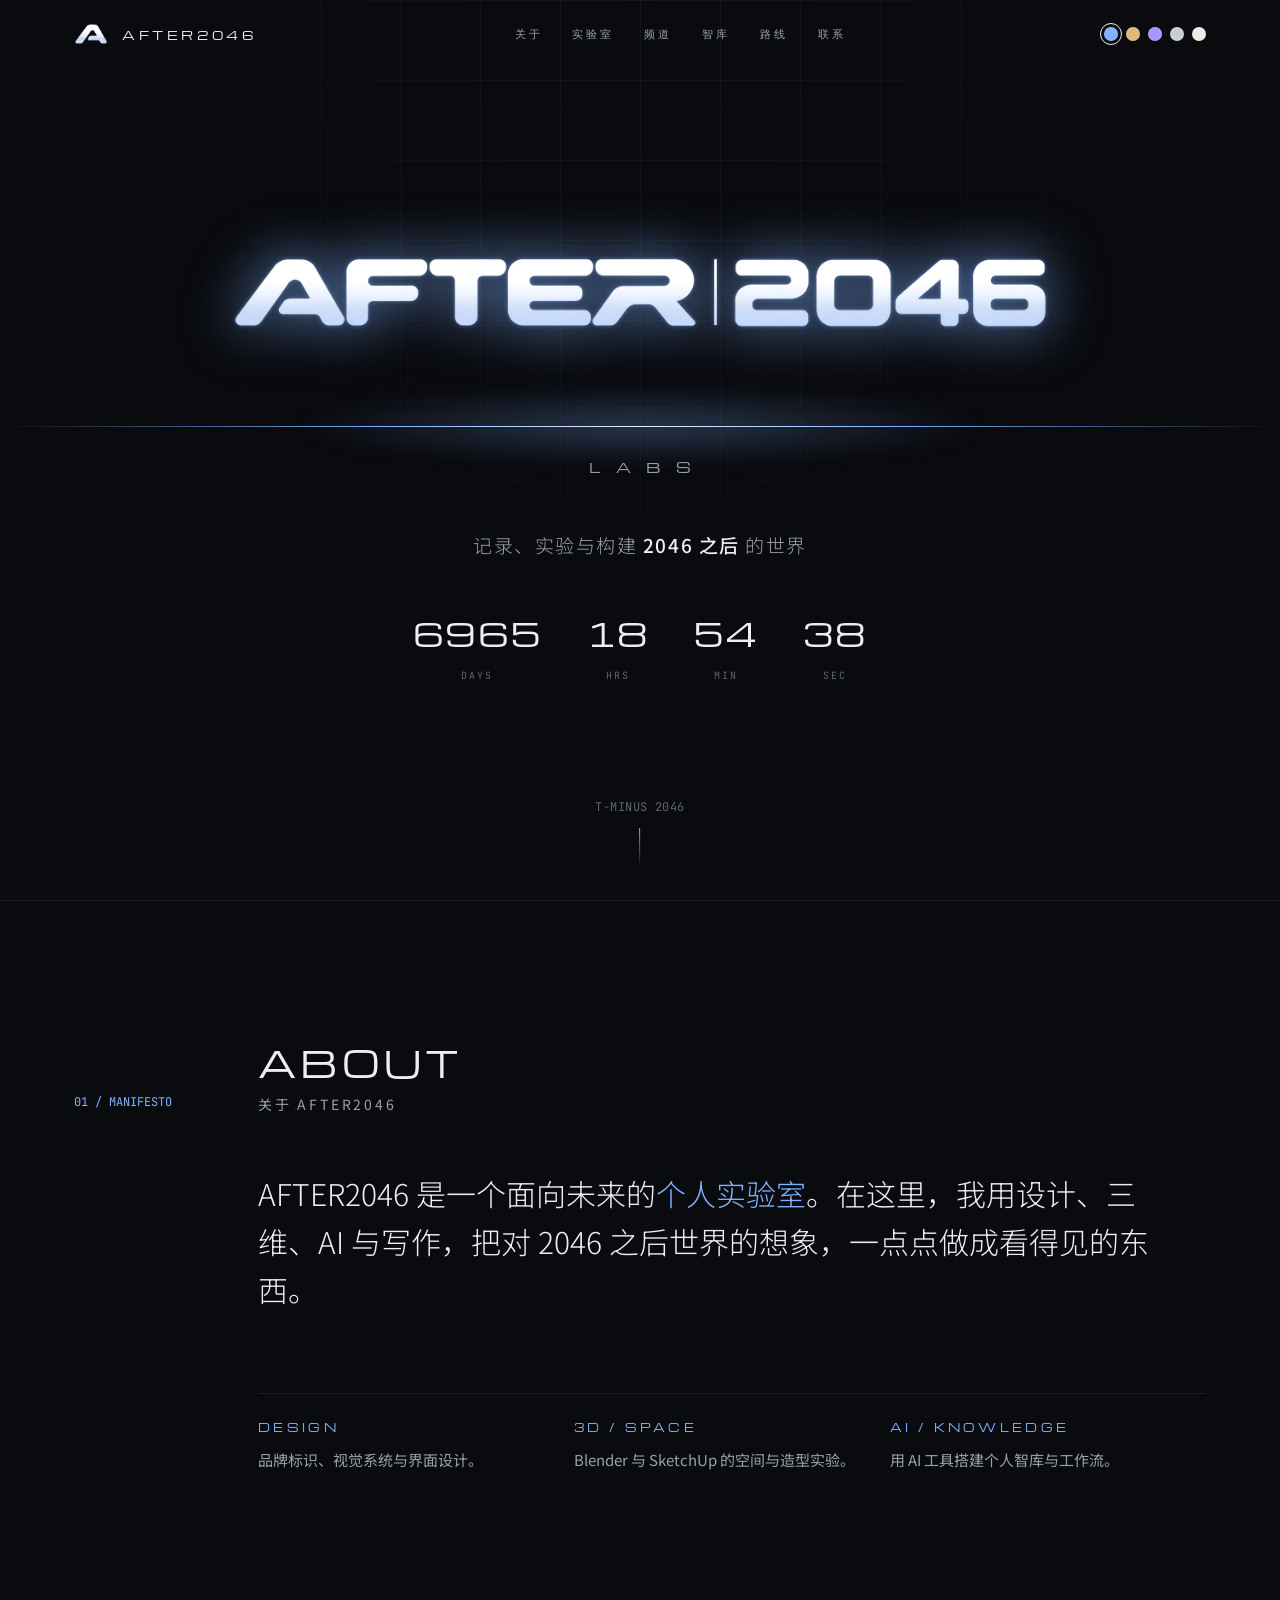
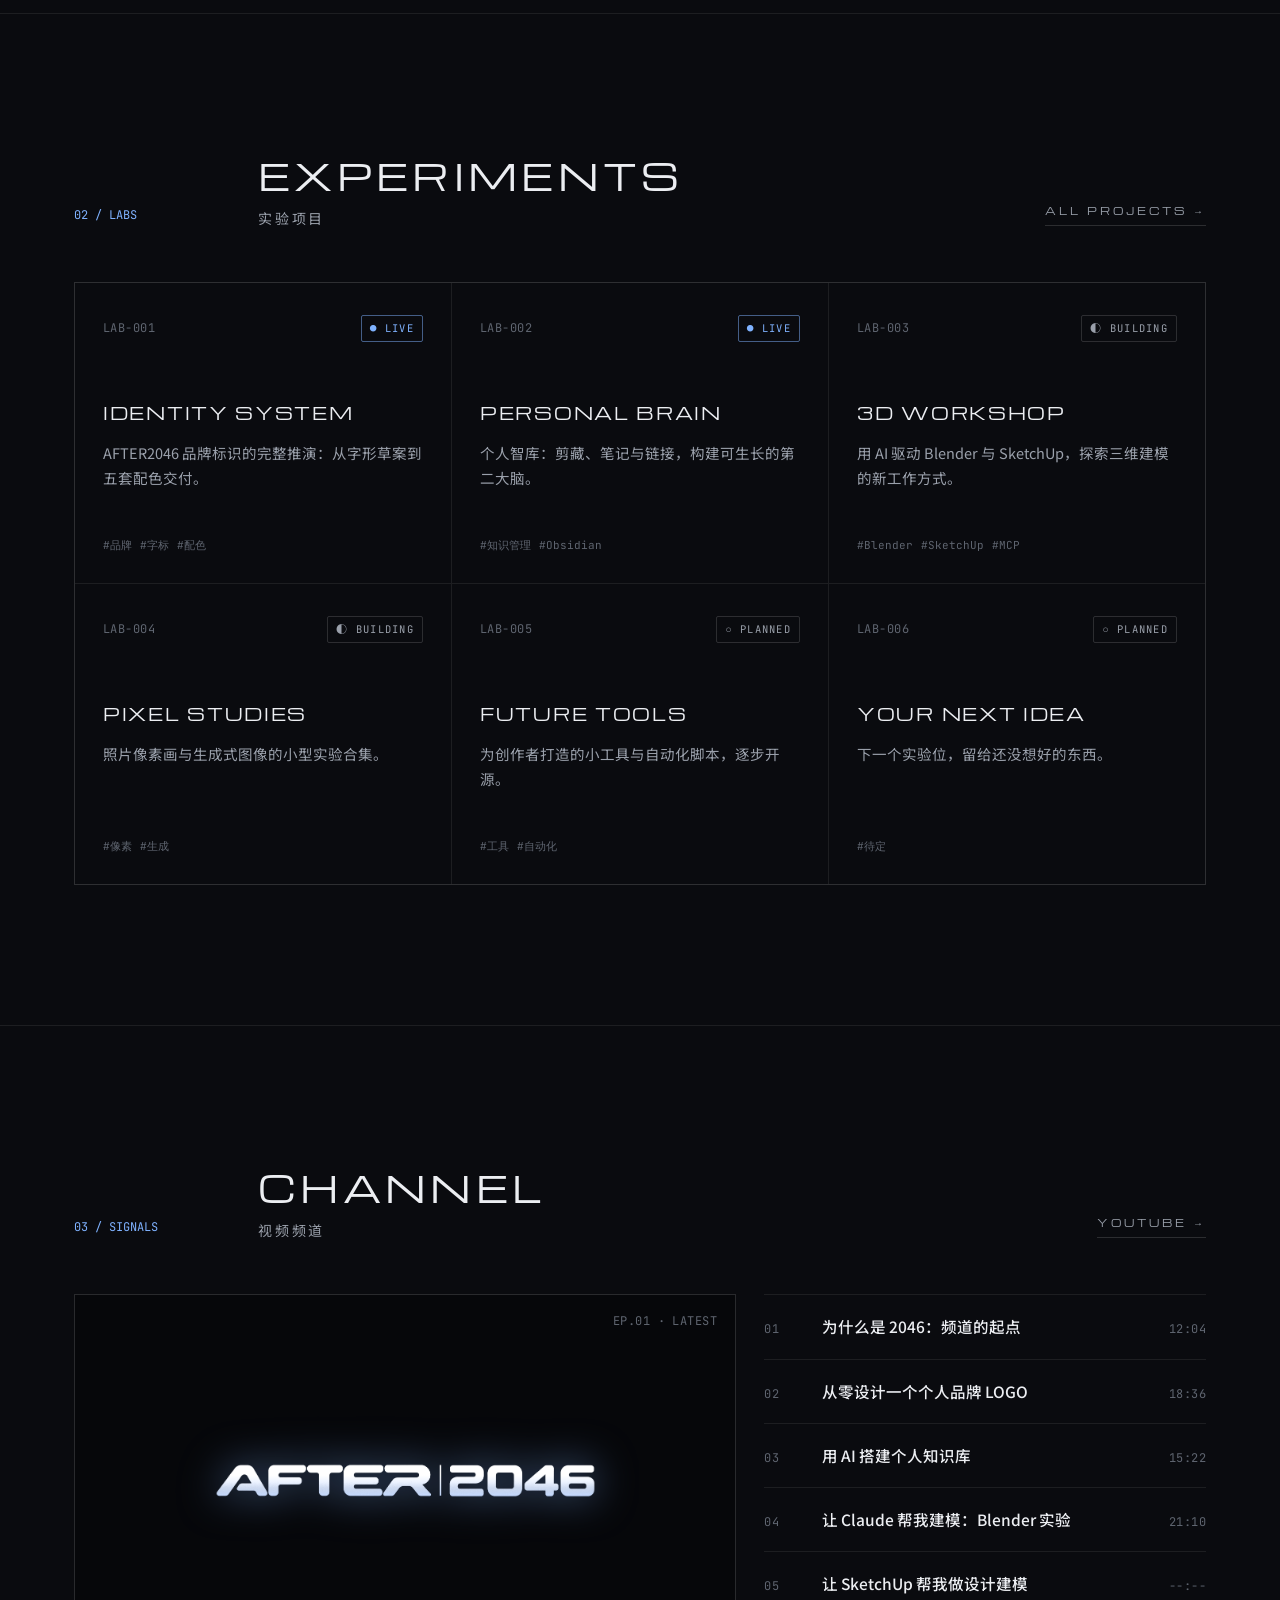
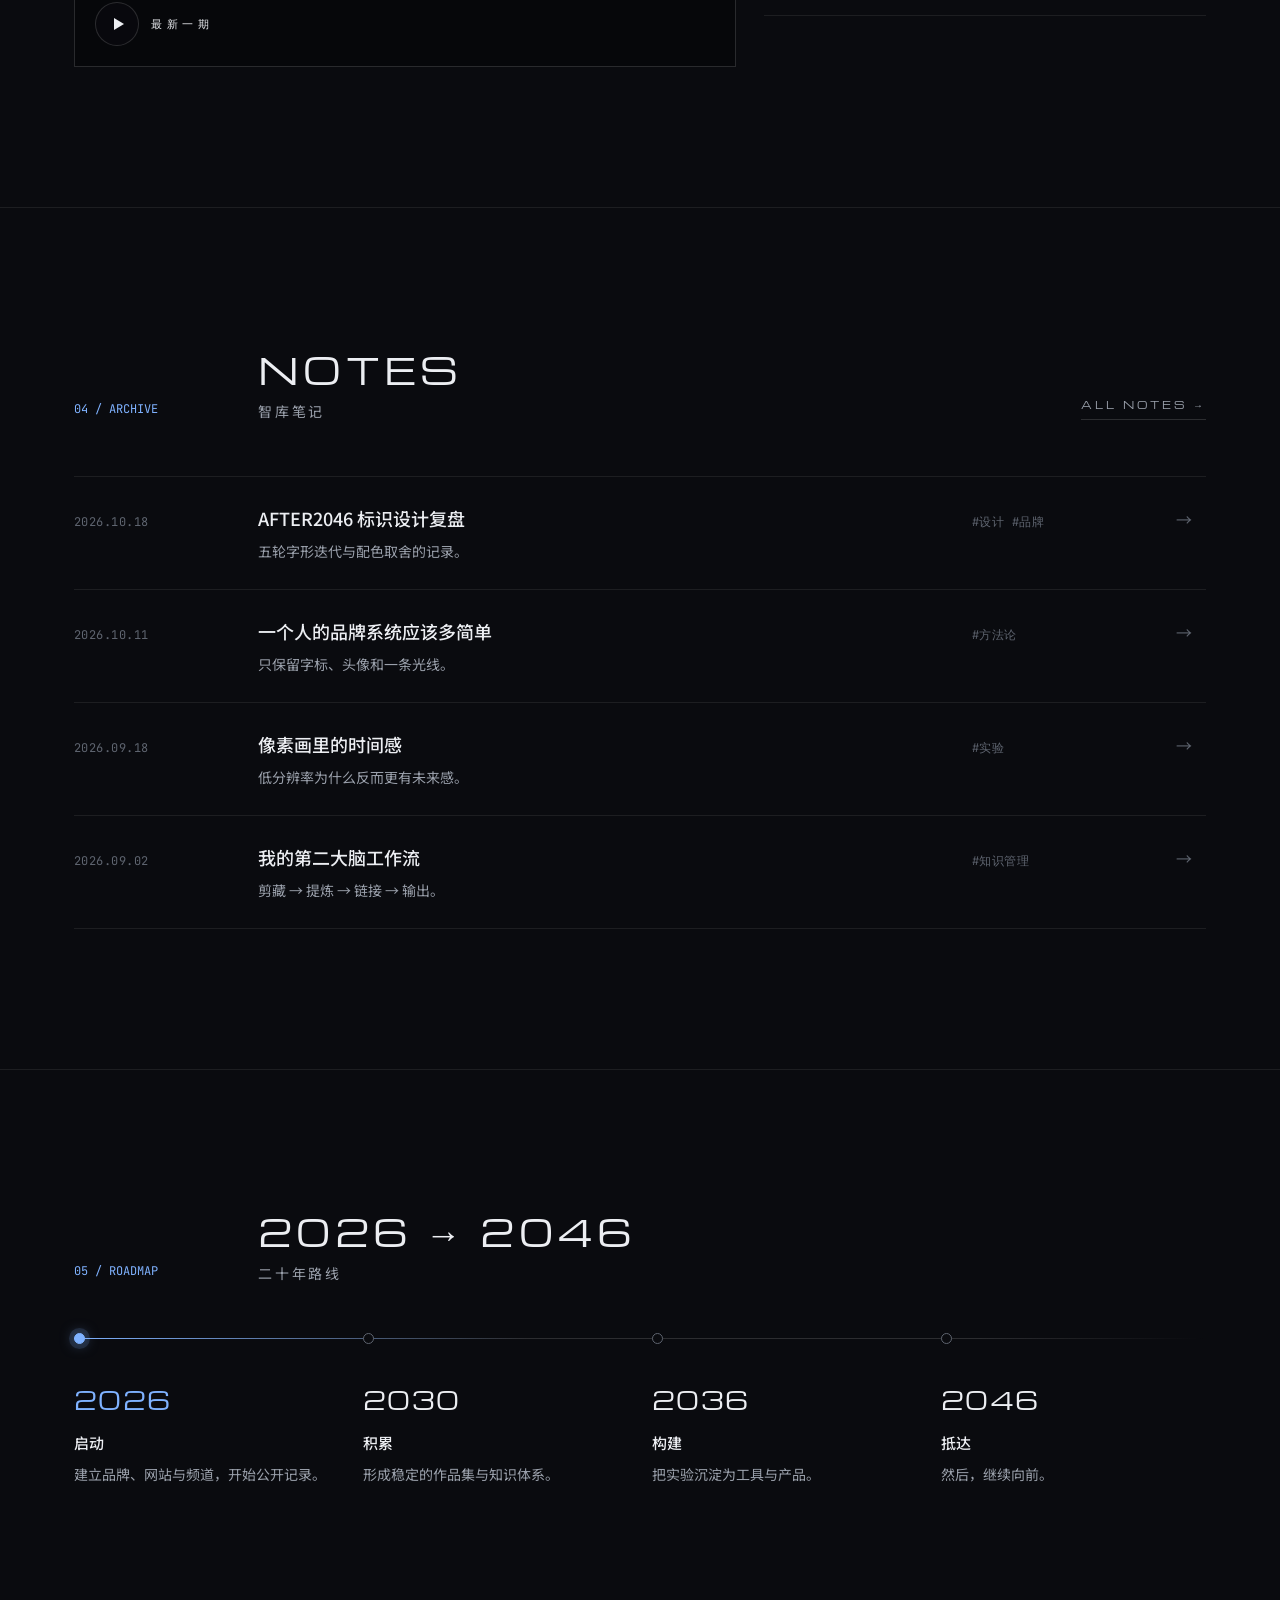
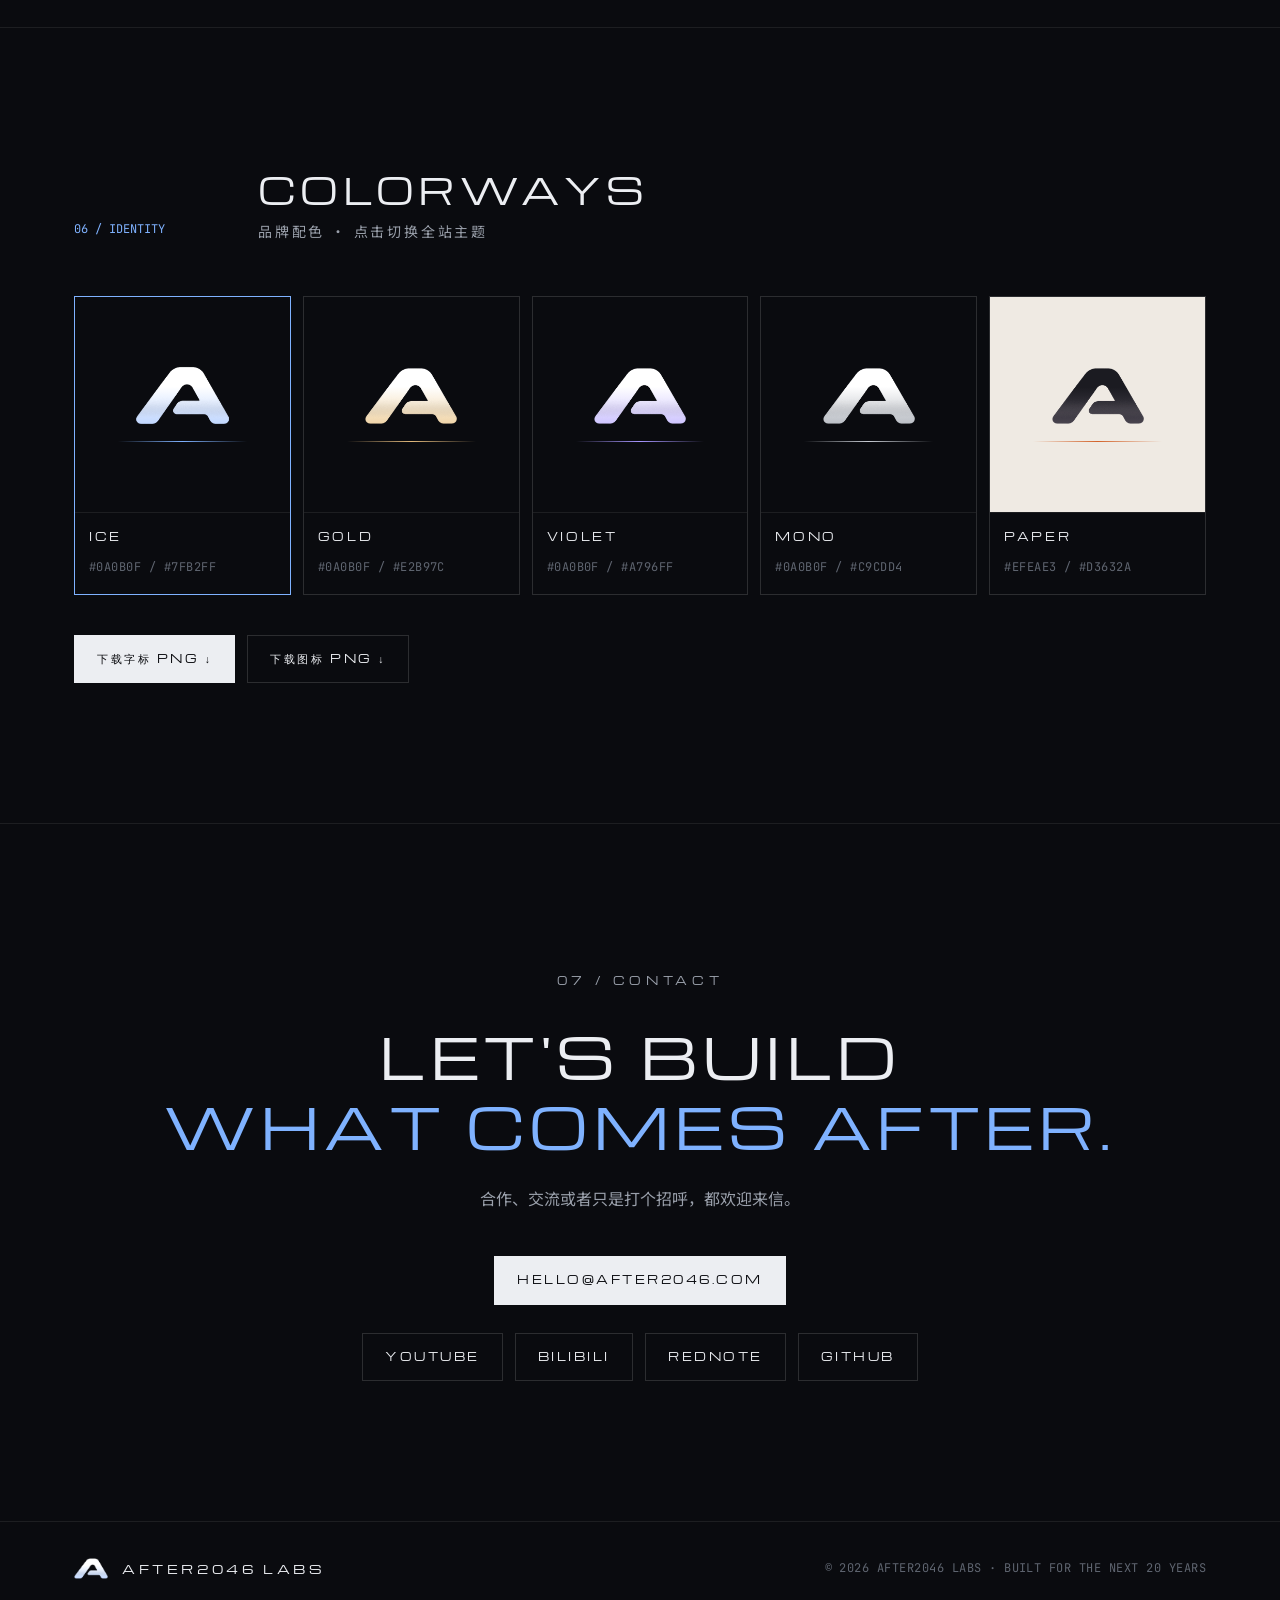
==== commit b939db65: "Replace blog with AFTER2046 LABS personal site Co-Authored-By: Claude Opus 5.5 <noreply@anthropic.co" ====
--- a/index.html
+++ b/index.html
@@ -1,165 +1,442 @@
-<!DOCTYPE html>
-<html lang="zh-CN">
+<!doctype html>
+<html lang="zh-CN" data-theme="ice">
 <head>
-  <meta charset="UTF-8">
-  <meta name="viewport" content="width=device-width, initial-scale=1.0">
-  <title>Tiger Lin — 写作与思考</title>
-  <meta name="description" content="Tiger Lin 的个人博客：设计、技术与生活的长期思考。">
-  <link rel="stylesheet" href="blog.css">
+<meta charset="utf-8">
+<meta name="viewport" content="width=device-width, initial-scale=1">
+<title>AFTER2046 LABS</title>
+<meta name="description" content="AFTER2046 LABS —— 记录、实验与构建 2046 之后的世界。">
+<meta property="og:title" content="AFTER2046 LABS">
+<meta property="og:description" content="记录、实验与构建 2046 之后的世界。">
+<meta property="og:image" content="assets/og.jpg">
+<link rel="icon" href="assets/favicon.png">
+<link rel="preconnect" href="https://fonts.googleapis.com">
+<link rel="preconnect" href="https://fonts.gstatic.com" crossorigin>
+<link href="https://fonts.googleapis.com/css2?family=Michroma&family=JetBrains+Mono:wght@400;500&family=Noto+Sans+SC:wght@300;400;500;700&display=swap" rel="stylesheet">
+<style>/* LOGO 蒙版（由 assets/wordmark.png、mark.png 内嵌） */:root{--wordmark:url([data-uri]);--mark:url([data-uri]);}</style>
+<style>
+/* ===== 配色系统：五套配色与 LOGO 交付包一一对应 ===== */
+:root{
+  --bg:#0A0B0F; --bg-2:#0F1117; --line:rgba(255,255,255,.08); --line-2:rgba(255,255,255,.14);
+  --ink:#ECEEF2; --ink-2:#9AA0AB; --ink-3:#5F6570;
+  --accent:#7FB2FF; --accent-soft:rgba(127,178,255,.14);
+  --logo-top:#FFFFFF; --logo-bottom:#BFD6FF;
+  --glow:rgba(127,178,255,.55);
+  --display:"Michroma","Bahnschrift",sans-serif;
+  --body:"Noto Sans SC","PingFang SC","Microsoft YaHei",system-ui,sans-serif;
+  --mono:"JetBrains Mono",ui-monospace,Consolas,monospace;
+  --max:1180px;
+  color-scheme:dark;
+}
+[data-theme="gold"]  {--accent:#E2B97C;--accent-soft:rgba(226,185,124,.14);--logo-bottom:#F0D4A6;--glow:rgba(226,185,124,.55)}
+[data-theme="violet"]{--accent:#A796FF;--accent-soft:rgba(167,150,255,.15);--logo-bottom:#CDC3FF;--glow:rgba(167,150,255,.55)}
+[data-theme="mono"]  {--accent:#C9CDD4;--accent-soft:rgba(201,205,212,.12);--logo-bottom:#B9BDC4;--glow:rgba(220,224,230,.45)}
+[data-theme="paper"] {
+  --bg:#EFEAE3; --bg-2:#E7E1D8; --line:rgba(26,26,31,.10); --line-2:rgba(26,26,31,.18);
+  --ink:#17171C; --ink-2:#55555E; --ink-3:#8A8A92;
+  --accent:#D3632A; --accent-soft:rgba(211,99,42,.10);
+  --logo-top:#1B1B21; --logo-bottom:#4A4550; --glow:rgba(211,99,42,.35);
+  color-scheme:light;
+}
+
+*{box-sizing:border-box;margin:0;padding:0}
+html{scroll-behavior:smooth;-webkit-text-size-adjust:100%}
+body{background:var(--bg);color:var(--ink);font-family:var(--body);font-weight:400;line-height:1.75;overflow-x:hidden;transition:background .5s,color .5s}
+a{color:inherit;text-decoration:none}
+img{max-width:100%;display:block}
+::selection{background:var(--accent);color:var(--bg)}
+
+/* 细网格背景 */
+body::before{content:"";position:fixed;inset:0;pointer-events:none;z-index:-1;
+  background-image:linear-gradient(var(--line) 1px,transparent 1px),linear-gradient(90deg,var(--line) 1px,transparent 1px);
+  background-size:80px 80px;mask-image:radial-gradient(ellipse at 50% 0%,#000 0%,transparent 70%);-webkit-mask-image:radial-gradient(ellipse at 50% 0%,#000 0%,transparent 70%);opacity:.6}
+
+.wrap{max-width:var(--max);margin:0 auto;padding:0 24px}
+@media (max-width:600px){.wrap{padding:0 16px}}
+
+/* ===== LOGO（透明蒙版 + 主题着色） ===== */
+.wordmark,.mark{display:block;background:linear-gradient(180deg,var(--logo-top) 35%,var(--logo-bottom) 100%);
+  -webkit-mask:var(--wordmark) center/contain no-repeat;mask:var(--wordmark) center/contain no-repeat}
+.wordmark{aspect-ratio:959/88;width:100%}
+.mark{-webkit-mask-image:var(--mark);mask-image:var(--mark);aspect-ratio:363/224}
+
+/* 标签字体：仿 LOGO 中 "LABS" 的宽字距 */
+.label{font-family:var(--display);font-size:11px;letter-spacing:.42em;text-transform:uppercase;color:var(--ink-2)}
+.mono{font-family:var(--mono);font-size:12px;letter-spacing:.04em;color:var(--ink-3)}
+
+/* ===== 顶部导航 ===== */
+.nav{position:fixed;top:0;left:0;right:0;z-index:50;transition:background .3s,border-color .3s;border-bottom:1px solid transparent}
+.nav.scrolled{background:color-mix(in srgb,var(--bg) 82%,transparent);backdrop-filter:blur(14px);-webkit-backdrop-filter:blur(14px);border-color:var(--line)}
+.nav .wrap{display:flex;align-items:center;justify-content:space-between;height:68px;gap:24px}
+.brand{display:flex;align-items:center;gap:14px}
+.brand .mark{width:34px}
+.brand span{font-family:var(--display);font-size:12px;letter-spacing:.3em}
+.links{display:flex;gap:30px}
+.links a{font-family:var(--display);font-size:10.5px;letter-spacing:.28em;color:var(--ink-2);transition:color .2s;position:relative;padding:6px 0}
+.links a:hover,.links a.on{color:var(--ink)}
+.links a.on::after{content:"";position:absolute;left:0;right:.28em;bottom:0;height:1px;background:var(--accent);box-shadow:0 0 8px var(--glow)}
+.swatches{display:flex;gap:8px;align-items:center}
+.sw{width:14px;height:14px;border-radius:50%;border:1px solid var(--line-2);cursor:pointer;padding:0;transition:transform .2s}
+.sw:hover{transform:scale(1.2)}
+.sw[aria-pressed="true"]{outline:1px solid var(--ink);outline-offset:3px}
+.sw[data-c="ice"]{background:#7FB2FF}.sw[data-c="gold"]{background:#E2B97C}.sw[data-c="violet"]{background:#A796FF}.sw[data-c="mono"]{background:#C9CDD4}.sw[data-c="paper"]{background:#EFEAE3}
+.menu-btn{display:none;background:none;border:1px solid var(--line-2);color:var(--ink);font-family:var(--display);font-size:10px;letter-spacing:.25em;padding:8px 12px;border-radius:2px;cursor:pointer}
+@media (max-width:860px){
+  .links{display:none;position:absolute;top:68px;left:0;right:0;flex-direction:column;gap:0;background:var(--bg);border-bottom:1px solid var(--line);padding:8px 16px 16px}
+  .links.open{display:flex}
+  .links a{padding:14px 0;border-bottom:1px solid var(--line)}
+  .menu-btn{display:block}
+  .brand span{display:none}
+}
+
+/* ===== 首屏 ===== */
+.hero{min-height:100svh;display:flex;flex-direction:column;justify-content:center;align-items:center;text-align:center;position:relative;padding:120px 0 80px}
+.hero .wordmark-box{width:min(820px,86vw);filter:drop-shadow(0 0 28px var(--glow)) drop-shadow(0 0 2px var(--glow))}
+.horizon{position:relative;width:100%;height:1px;margin:clamp(48px,9vw,96px) 0 28px}
+.horizon::before{content:"";position:absolute;inset:0;background:linear-gradient(90deg,transparent,var(--accent) 30%,var(--logo-top) 50%,var(--accent) 70%,transparent)}
+.horizon::after{content:"";position:absolute;left:20%;right:20%;top:-40px;height:80px;background:radial-gradient(ellipse at center,var(--glow),transparent 65%);opacity:.5;filter:blur(10px)}
+.hero .labs{font-family:var(--display);font-size:14px;letter-spacing:1.1em;padding-left:1.1em;color:var(--ink-2)}
+.hero .tagline{margin-top:48px;font-size:clamp(16px,2vw,19px);color:var(--ink-2);font-weight:300;letter-spacing:.08em}
+.hero .tagline b{color:var(--ink);font-weight:500}
+.countdown{margin-top:44px;display:flex;gap:clamp(18px,4vw,44px);justify-content:center}
+.countdown div{display:flex;flex-direction:column;align-items:center;gap:6px}
+.countdown strong{font-family:var(--display);font-weight:400;font-size:clamp(20px,3.4vw,32px);letter-spacing:.06em;font-variant-numeric:tabular-nums}
+.countdown span{font-family:var(--mono);font-size:10px;letter-spacing:.2em;color:var(--ink-3);text-transform:uppercase}
+.scroll-hint{position:absolute;bottom:32px;left:50%;transform:translateX(-50%);display:flex;flex-direction:column;align-items:center;gap:10px}
+.scroll-hint i{width:1px;height:40px;background:linear-gradient(var(--accent),transparent);animation:drip 2.2s infinite}
+@keyframes drip{0%{transform:scaleY(0);transform-origin:top}50%{transform:scaleY(1);transform-origin:top}51%{transform-origin:bottom}100%{transform:scaleY(0);transform-origin:bottom}}
+
+/* ===== 通用分区 ===== */
+section.block{padding:clamp(80px,12vw,140px) 0;border-top:1px solid var(--line)}
+.head{display:grid;grid-template-columns:160px 1fr auto;gap:24px;align-items:end;margin-bottom:56px}
+.head .idx{font-family:var(--mono);font-size:12px;color:var(--accent)}
+.head h2{font-family:var(--display);font-weight:400;font-size:clamp(22px,3.4vw,36px);letter-spacing:.12em;line-height:1.2}
+.head h2 small{display:block;font-family:var(--body);font-size:14px;letter-spacing:.2em;color:var(--ink-2);margin-top:12px;font-weight:400}
+@media (max-width:720px){.head{grid-template-columns:1fr;gap:10px}.head .more{justify-self:start}}
+.more{font-family:var(--display);font-size:10px;letter-spacing:.3em;color:var(--ink-2);border-bottom:1px solid var(--line-2);padding-bottom:6px;transition:color .2s,border-color .2s}
+.more:hover{color:var(--accent);border-color:var(--accent)}
+
+/* 01 关于 */
+.about{display:grid;grid-template-columns:160px 1fr 1fr;gap:24px}
+.about .lead{font-size:clamp(22px,2.8vw,30px);line-height:1.6;font-weight:300;grid-column:2/4;max-width:900px}
+.about .lead em{font-style:normal;color:var(--accent)}
+.facts{grid-column:2/4;display:grid;grid-template-columns:repeat(3,1fr);margin-top:56px;border-top:1px solid var(--line)}
+.facts div{padding:24px 24px 0 0}
+.facts h3{font-family:var(--display);font-weight:400;font-size:11px;letter-spacing:.3em;color:var(--accent);margin-bottom:10px}
+.facts p{color:var(--ink-2);font-size:15px}
+@media (max-width:720px){.about{grid-template-columns:1fr}.about .lead,.facts{grid-column:1}.facts{grid-template-columns:1fr}}
+
+/* 02 实验项目 */
+.grid{display:grid;grid-template-columns:repeat(3,1fr);gap:1px;background:var(--line);border:1px solid var(--line)}
+@media (max-width:900px){.grid{grid-template-columns:1fr 1fr}}
+@media (max-width:600px){.grid{grid-template-columns:1fr}}
+.card{background:var(--bg);padding:32px 28px 28px;min-height:300px;display:flex;flex-direction:column;position:relative;transition:background .3s}
+.card:hover{background:var(--bg-2)}
+.card::before{content:"";position:absolute;top:-1px;left:0;height:1px;width:0;background:var(--accent);box-shadow:0 0 12px var(--glow);transition:width .5s}
+.card:hover::before{width:100%}
+.card .top{display:flex;justify-content:space-between;align-items:center}
+.card p{flex:1}
+.status{font-family:var(--mono);font-size:10.5px;letter-spacing:.12em;padding:3px 8px;border:1px solid var(--line-2);border-radius:2px;color:var(--ink-2)}
+.status.live{color:var(--accent);border-color:color-mix(in srgb,var(--accent) 50%,transparent)}
+.card h3{font-family:var(--display);font-weight:400;font-size:17px;letter-spacing:.1em;margin:56px 0 12px}
+.card p{color:var(--ink-2);font-size:14.5px}
+.tags{display:flex;flex-wrap:wrap;gap:8px;margin-top:22px}
+.tags span{font-family:var(--mono);font-size:11px;color:var(--ink-3)}
+.tags span::before{content:"#"}
+
+/* 03 视频频道 */
+.signal{display:grid;grid-template-columns:1.5fr 1fr;gap:28px}
+@media (max-width:900px){.signal{grid-template-columns:1fr}}
+.screen{position:relative;aspect-ratio:16/9;border:1px solid var(--line-2);overflow:hidden;background:#06070A;display:flex;align-items:center;justify-content:center}
+.screen .wordmark-box{width:58%;filter:drop-shadow(0 0 20px var(--glow))}
+[data-theme="paper"] .screen{background:#E3DDD3}
+.screen .play{position:absolute;inset:auto auto 20px 20px;display:flex;align-items:center;gap:12px}
+.screen .play b{width:44px;height:44px;border-radius:50%;border:1px solid var(--line-2);display:grid;place-items:center;background:color-mix(in srgb,var(--bg) 60%,transparent)}
+.screen .play b::after{content:"";border-left:10px solid var(--ink);border-top:6px solid transparent;border-bottom:6px solid transparent;margin-left:3px}
+.screen .corner{position:absolute;top:16px;right:18px}
+.eplist{display:flex;flex-direction:column}
+.ep{display:grid;grid-template-columns:44px 1fr auto;gap:14px;padding:18px 0;border-bottom:1px solid var(--line);align-items:baseline;transition:padding .25s}
+.ep:first-child{border-top:1px solid var(--line)}
+.ep:hover{padding-left:8px}
+.ep:hover h4{color:var(--accent)}
+.ep h4{font-weight:500;font-size:15.5px;transition:color .2s}
+
+/* 04 智库笔记 */
+.notes{border-top:1px solid var(--line)}
+.note{display:grid;grid-template-columns:160px 1fr 180px 30px;gap:24px;padding:26px 0;border-bottom:1px solid var(--line);align-items:baseline;transition:background .25s}
+.note:hover{background:linear-gradient(90deg,var(--accent-soft),transparent 70%)}
+.note h3{font-weight:500;font-size:18px}
+.note p{color:var(--ink-2);font-size:14px;margin-top:4px}
+.note .arrow{color:var(--ink-3);transition:transform .25s,color .25s}
+.note:hover .arrow{transform:translateX(6px);color:var(--accent)}
+@media (max-width:720px){.note{grid-template-columns:1fr;gap:6px}.note .arrow{display:none}}
+
+/* 05 时间线 */
+.timeline{position:relative;display:grid;grid-template-columns:repeat(4,1fr);gap:24px;padding-top:40px}
+.timeline::before{content:"";position:absolute;top:0;left:0;right:0;height:1px;background:linear-gradient(90deg,var(--accent),var(--line-2) 40%,var(--line-2) 80%,transparent)}
+.stop{position:relative}
+.stop::before{content:"";position:absolute;top:-45px;left:0;width:9px;height:9px;border-radius:50%;background:var(--bg);border:1px solid var(--ink-3)}
+.stop.now::before{background:var(--accent);border-color:var(--accent);box-shadow:0 0 0 5px var(--accent-soft),0 0 14px var(--glow)}
+.stop .yr{font-family:var(--display);font-size:24px;letter-spacing:.06em}
+.stop.now .yr{color:var(--accent)}
+.stop h4{font-weight:500;margin:10px 0 6px;font-size:15px}
+.stop p{color:var(--ink-2);font-size:14px}
+@media (max-width:760px){.timeline{grid-template-columns:1fr;padding:0 0 0 28px;gap:36px}
+  .timeline::before{top:6px;bottom:0;left:4px;right:auto;width:1px;height:auto;background:linear-gradient(var(--accent),var(--line-2) 50%,transparent)}
+  .stop::before{top:8px;left:-28px}}
+
+/* 06 品牌 */
+.identity{display:grid;grid-template-columns:repeat(5,1fr);gap:12px}
+@media (max-width:900px){.identity{grid-template-columns:repeat(2,1fr)}.swatch .pv{aspect-ratio:4/3}}
+.swatch{border:1px solid var(--line-2);cursor:pointer;text-align:left;background:none;color:inherit;font:inherit;padding:0;transition:border-color .25s,transform .25s}
+.swatch:hover{transform:translateY(-3px)}
+.swatch[aria-pressed="true"]{border-color:var(--accent)}
+.swatch .pv{aspect-ratio:1;display:flex;align-items:center;justify-content:center;flex-direction:column;gap:16px}
+.swatch .pv .mark{width:44%}
+.swatch .pv i:not(.mark){display:block;width:60%;height:1px}
+.swatch .meta{padding:14px 14px 16px;border-top:1px solid var(--line)}
+.swatch .meta b{display:block;font-family:var(--display);font-weight:400;font-size:11px;letter-spacing:.24em;margin-bottom:4px}
+.kit{margin-top:40px;display:flex;flex-wrap:wrap;gap:12px}
+.btn{display:inline-flex;align-items:center;gap:10px;font-family:var(--display);font-size:10.5px;letter-spacing:.24em;padding:14px 22px;border:1px solid var(--line-2);transition:all .25s}
+.btn:hover{border-color:var(--accent);color:var(--accent);box-shadow:0 0 24px var(--accent-soft)}
+.btn.primary{background:var(--ink);color:var(--bg);border-color:var(--ink)}
+.btn.primary:hover{background:var(--accent);border-color:var(--accent);color:var(--bg)}
+
+/* 07 联系 */
+.contact{text-align:center;padding:clamp(100px,14vw,170px) 0}
+.contact h2{font-family:var(--display);font-weight:400;font-size:clamp(26px,5vw,56px);letter-spacing:.08em;line-height:1.25}
+.contact h2 span{color:var(--accent)}
+.contact p{color:var(--ink-2);margin:24px auto 44px;max-width:520px}
+.social{display:flex;justify-content:center;flex-wrap:wrap;gap:12px;margin-top:28px}
+
+footer{border-top:1px solid var(--line);padding:36px 0 44px}
+footer .wrap{display:flex;justify-content:space-between;align-items:center;gap:20px;flex-wrap:wrap}
+footer .mark{width:28px}
+
+/* 入场动画 */
+.reveal{opacity:0;transform:translateY(24px);transition:opacity .9s ease,transform .9s ease}
+.reveal.in{opacity:1;transform:none}
+@media (prefers-reduced-motion:reduce){.reveal{opacity:1;transform:none;transition:none}.scroll-hint i{animation:none}html{scroll-behavior:auto}}
+</style>
 </head>
 <body>
 
-  <header class="site-header">
-    <div class="container nav">
-      <a href="index.html" class="logo"><i>◆</i> Tiger Lin</a>
-      <button class="nav-toggle" aria-label="菜单">☰</button>
-      <nav class="nav-links">
-        <a href="index.html" class="active">首页</a>
-        <a href="posts.html">文章</a>
-        <a href="about.html">关于</a>
-      </nav>
-    </div>
-  </header>
-
-  <!-- Hero -->
-  <section class="hero">
-    <div class="container">
-      <p class="kicker">Essays · Design · Life</p>
-      <h1>慢一点写，<br>把想法<em>沉淀</em>成文字。</h1>
-      <p class="intro">我是 Tiger Lin。这里记录我对设计、技术与生活的长期思考——不追热点，只写经得起重读的东西。</p>
-      <div class="hero-meta">
-        <span>自 2024 年起写作</span>
-        <span class="dot">◆</span>
-        <span>每月一至两篇</span>
-        <span class="dot">◆</span>
-        <span>拒绝速朽内容</span>
+<!-- ============ 导航 ============ -->
+<header class="nav" id="nav">
+  <div class="wrap">
+    <a href="#top" class="brand" aria-label="AFTER2046 首页"><i class="mark"></i><span>AFTER2046</span></a>
+    <nav class="links" id="links">
+      <a href="#about">关于</a>
+      <a href="#labs">实验室</a>
+      <a href="#signals">频道</a>
+      <a href="#archive">智库</a>
+      <a href="#roadmap">路线</a>
+      <a href="#contact">联系</a>
+    </nav>
+    <div class="swatches" role="group" aria-label="切换配色">
+      <button class="sw" data-c="ice" title="ICE 冰蓝"></button>
+      <button class="sw" data-c="gold" title="GOLD 香槟金"></button>
+      <button class="sw" data-c="violet" title="VIOLET 星紫"></button>
+      <button class="sw" data-c="mono" title="MONO 单色"></button>
+      <button class="sw" data-c="paper" title="PAPER 纸白"></button>
+      <button class="menu-btn" id="menuBtn" aria-expanded="false" aria-controls="links">MENU</button>
+    </div>
+  </div>
+</header>
+
+<main id="top">
+<!-- ============ 首屏 ============ -->
+<section class="hero">
+  <div class="wordmark-box"><i class="wordmark" role="img" aria-label="AFTER2046"></i></div>
+  <div class="horizon"></div>
+  <div class="labs">LABS</div>
+  <p class="tagline">记录、实验与构建 <b>2046 之后</b> 的世界</p>
+  <div class="countdown" aria-label="距离 2046 年的倒计时">
+    <div><strong id="cd-d">0000</strong><span>Days</span></div>
+    <div><strong id="cd-h">00</strong><span>Hrs</span></div>
+    <div><strong id="cd-m">00</strong><span>Min</span></div>
+    <div><strong id="cd-s">00</strong><span>Sec</span></div>
+  </div>
+  <div class="scroll-hint"><span class="mono">T-MINUS 2046</span><i></i></div>
+</section>
+
+<!-- ============ 01 关于 ============ -->
+<section class="block" id="about">
+  <div class="wrap">
+    <div class="head reveal"><span class="idx">01 / MANIFESTO</span><h2>ABOUT<small>关于 AFTER2046</small></h2></div>
+    <div class="about reveal">
+      <div></div>
+      <p class="lead">AFTER2046 是一个面向未来的<em>个人实验室</em>。在这里，我用设计、三维、AI 与写作，把对 2046 之后世界的想象，一点点做成看得见的东西。</p>
+      <div class="facts">
+        <div><h3>DESIGN</h3><p>品牌标识、视觉系统与界面设计。</p></div>
+        <div><h3>3D / SPACE</h3><p>Blender 与 SketchUp 的空间与造型实验。</p></div>
+        <div><h3>AI / KNOWLEDGE</h3><p>用 AI 工具搭建个人智库与工作流。</p></div>
       </div>
     </div>
-  </section>
-
-  <!-- 精选 -->
-  <section class="section">
-    <div class="container">
-      <div class="section-head">
-        <h2>本月精选</h2>
-        <a href="posts.html" class="more">全部文章 →</a>
+  </div>
+</section>
+
+<!-- ============ 02 实验室 ============ -->
+<section class="block" id="labs">
+  <div class="wrap">
+    <div class="head reveal"><span class="idx">02 / LABS</span><h2>EXPERIMENTS<small>实验项目</small></h2><a class="more" href="#">ALL PROJECTS →</a></div>
+    <div class="grid reveal">
+      <article class="card"><div class="top"><span class="mono">LAB-001</span><span class="status live">● LIVE</span></div>
+        <h3>IDENTITY SYSTEM</h3><p>AFTER2046 品牌标识的完整推演：从字形草案到五套配色交付。</p>
+        <div class="tags"><span>品牌</span><span>字标</span><span>配色</span></div></article>
+      <article class="card"><div class="top"><span class="mono">LAB-002</span><span class="status live">● LIVE</span></div>
+        <h3>PERSONAL BRAIN</h3><p>个人智库：剪藏、笔记与链接，构建可生长的第二大脑。</p>
+        <div class="tags"><span>知识管理</span><span>Obsidian</span></div></article>
+      <article class="card"><div class="top"><span class="mono">LAB-003</span><span class="status">◐ BUILDING</span></div>
+        <h3>3D WORKSHOP</h3><p>用 AI 驱动 Blender 与 SketchUp，探索三维建模的新工作方式。</p>
+        <div class="tags"><span>Blender</span><span>SketchUp</span><span>MCP</span></div></article>
+      <article class="card"><div class="top"><span class="mono">LAB-004</span><span class="status">◐ BUILDING</span></div>
+        <h3>PIXEL STUDIES</h3><p>照片像素画与生成式图像的小型实验合集。</p>
+        <div class="tags"><span>像素</span><span>生成</span></div></article>
+      <article class="card"><div class="top"><span class="mono">LAB-005</span><span class="status">○ PLANNED</span></div>
+        <h3>FUTURE TOOLS</h3><p>为创作者打造的小工具与自动化脚本，逐步开源。</p>
+        <div class="tags"><span>工具</span><span>自动化</span></div></article>
+      <article class="card"><div class="top"><span class="mono">LAB-006</span><span class="status">○ PLANNED</span></div>
+        <h3>YOUR NEXT IDEA</h3><p>下一个实验位，留给还没想好的东西。</p>
+        <div class="tags"><span>待定</span></div></article>
+    </div>
+  </div>
+</section>
+
+<!-- ============ 03 频道 ============ -->
+<section class="block" id="signals">
+  <div class="wrap">
+    <div class="head reveal"><span class="idx">03 / SIGNALS</span><h2>CHANNEL<small>视频频道</small></h2><a class="more" href="#">YOUTUBE →</a></div>
+    <div class="signal reveal">
+      <a class="screen" href="#" aria-label="播放最新视频">
+        <div class="wordmark-box"><i class="wordmark"></i></div>
+        <span class="corner mono">EP.01 · LATEST</span>
+        <span class="play"><b></b><span class="label" style="color:var(--ink)">最新一期</span></span>
+      </a>
+      <div class="eplist">
+        <a class="ep" href="#"><span class="mono">01</span><h4>为什么是 2046：频道的起点</h4><span class="mono">12:04</span></a>
+        <a class="ep" href="#"><span class="mono">02</span><h4>从零设计一个个人品牌 LOGO</h4><span class="mono">18:36</span></a>
+        <a class="ep" href="#"><span class="mono">03</span><h4>用 AI 搭建个人知识库</h4><span class="mono">15:22</span></a>
+        <a class="ep" href="#"><span class="mono">04</span><h4>让 Claude 帮我建模：Blender 实验</h4><span class="mono">21:10</span></a>
+        <a class="ep" href="#"><span class="mono">05</span><h4>让 SketchUp 帮我做设计建模</h4><span class="mono">--:--</span></a>
       </div>
-      <a href="post.html" class="featured" style="display:grid;">
-        <div class="featured-visual">壹</div>
-        <div class="featured-body">
-          <span class="tag">设计随笔</span>
-          <h3>克制，是一种更高级的表达</h3>
-          <p>我们总以为加得越多越有价值。但真正难的，是知道什么时候停下来——关于"少"的三年实践与反思。</p>
-          <span class="meta">2026 年 6 月 · 约 12 分钟</span>
-        </div>
-      </a>
-    </div>
-  </section>
-
-  <!-- 最近文章 -->
-  <section class="section" style="padding-top:0;">
-    <div class="container">
-      <div class="section-head">
-        <h2>最近更新</h2>
-      </div>
-      <div class="post-list">
-        <a href="post.html" class="post-row">
-          <span class="date">06 / 02</span>
-          <div>
-            <h3>工具越多，专注越少：我的极简工作流</h3>
-            <p class="excerpt">把二十多个效率工具删到只剩四个之后，我反而完成了更多事情。</p>
-          </div>
-          <span class="tag">工作方式</span>
-        </a>
-        <a href="post.html" class="post-row">
-          <span class="date">05 / 18</span>
-          <div>
-            <h3>重读《设计中的设计》：十年后的新理解</h3>
-            <p class="excerpt">原研哉说"再设计"，本质上是在说重新发现日常。</p>
-          </div>
-          <span class="tag">阅读</span>
-        </a>
-        <a href="post.html" class="post-row">
-          <span class="date">05 / 04</span>
-          <div>
-            <h3>从零搭建个人网站：技术选型的取舍</h3>
-            <p class="excerpt">不用框架、不用构建工具，纯 HTML 反而是最长寿的方案。</p>
-          </div>
-          <span class="tag">技术</span>
-        </a>
-        <a href="post.html" class="post-row">
-          <span class="date">04 / 22</span>
-          <div>
-            <h3>在京都的七天：一次关于"空"的旅行</h3>
-            <p class="excerpt">枯山水教会我的，不是禅意，而是留白的勇气。</p>
-          </div>
-          <span class="tag">旅行</span>
-        </a>
-      </div>
-    </div>
-  </section>
-
-  <!-- 引语 -->
-  <section class="quote-band">
-    <div class="container">
-      <blockquote>"写作不是为了让别人看见，<br>而是为了让自己想清楚。"</blockquote>
-      <cite>—— 写在博客的第一天</cite>
-    </div>
-  </section>
-
-  <!-- 随笔三栏 -->
-  <section class="section">
-    <div class="container">
-      <div class="section-head">
-        <h2>长期专栏</h2>
-      </div>
-      <div class="note-grid">
-        <a href="posts.html" class="note">
-          <span class="num">No. 01</span>
-          <h3>设计的常识</h3>
-          <p>拆解日常事物背后的设计决策，训练观察的眼睛。</p>
-        </a>
-        <a href="posts.html" class="note">
-          <span class="num">No. 02</span>
-          <h3>工具与心智</h3>
-          <p>技术与工作流笔记，关于如何与工具保持健康的关系。</p>
-        </a>
-        <a href="posts.html" class="note">
-          <span class="num">No. 03</span>
-          <h3>慢生活实验</h3>
-          <p>阅读、旅行与日常——把生活过成值得记录的样子。</p>
-        </a>
-      </div>
-    </div>
-  </section>
-
-  <!-- 订阅 -->
-  <section class="section" style="padding-top:0;">
-    <div class="container">
-      <div class="subscribe">
-        <h2>订阅更新</h2>
-        <p>新文章发布时第一时间通知你，无广告，随时退订。</p>
-        <form class="subscribe-form" onsubmit="alert('感谢订阅！（演示表单）'); return false;">
-          <input type="email" placeholder="你的邮箱地址" required>
-          <button type="submit" class="btn">订阅</button>
-        </form>
-      </div>
-    </div>
-  </section>
-
-  <footer class="site-footer">
-    <div class="container footer-inner">
-      <a href="index.html" class="logo"><i>◆</i> Tiger Lin</a>
-      <nav class="footer-links">
-        <a href="posts.html">文章</a>
-        <a href="about.html">关于</a>
-        <a href="mailto:hi@tigerlin.me">邮件</a>
-        <a href="#">RSS</a>
-      </nav>
-      <span class="copyright">© 2026 Tiger Lin</span>
-    </div>
-  </footer>
-
-  <script src="blog.js"></script>
+    </div>
+  </div>
+</section>
+
+<!-- ============ 04 智库 ============ -->
+<section class="block" id="archive">
+  <div class="wrap">
+    <div class="head reveal"><span class="idx">04 / ARCHIVE</span><h2>NOTES<small>智库笔记</small></h2><a class="more" href="#">ALL NOTES →</a></div>
+    <div class="notes reveal">
+      <a class="note" href="#"><span class="mono">2026.10.18</span><div><h3>AFTER2046 标识设计复盘</h3><p>五轮字形迭代与配色取舍的记录。</p></div><span class="mono">#设计 #品牌</span><span class="arrow">→</span></a>
+      <a class="note" href="#"><span class="mono">2026.10.11</span><div><h3>一个人的品牌系统应该多简单</h3><p>只保留字标、头像和一条光线。</p></div><span class="mono">#方法论</span><span class="arrow">→</span></a>
+      <a class="note" href="#"><span class="mono">2026.09.18</span><div><h3>像素画里的时间感</h3><p>低分辨率为什么反而更有未来感。</p></div><span class="mono">#实验</span><span class="arrow">→</span></a>
+      <a class="note" href="#"><span class="mono">2026.09.02</span><div><h3>我的第二大脑工作流</h3><p>剪藏 → 提炼 → 链接 → 输出。</p></div><span class="mono">#知识管理</span><span class="arrow">→</span></a>
+    </div>
+  </div>
+</section>
+
+<!-- ============ 05 路线 ============ -->
+<section class="block" id="roadmap">
+  <div class="wrap">
+    <div class="head reveal"><span class="idx">05 / ROADMAP</span><h2>2026 → 2046<small>二十年路线</small></h2></div>
+    <div class="timeline reveal">
+      <div class="stop now"><div class="yr">2026</div><h4>启动</h4><p>建立品牌、网站与频道，开始公开记录。</p></div>
+      <div class="stop"><div class="yr">2030</div><h4>积累</h4><p>形成稳定的作品集与知识体系。</p></div>
+      <div class="stop"><div class="yr">2036</div><h4>构建</h4><p>把实验沉淀为工具与产品。</p></div>
+      <div class="stop"><div class="yr">2046</div><h4>抵达</h4><p>然后，继续向前。</p></div>
+    </div>
+  </div>
+</section>
+
+<!-- ============ 06 品牌 ============ -->
+<section class="block" id="identity">
+  <div class="wrap">
+    <div class="head reveal"><span class="idx">06 / IDENTITY</span><h2>COLORWAYS<small>品牌配色 · 点击切换全站主题</small></h2></div>
+    <div class="identity reveal">
+      <button class="swatch" data-c="ice"><div class="pv" style="background:#0A0B0F"><i class="mark" style="--logo-top:#fff;--logo-bottom:#BFD6FF"></i><i style="background:linear-gradient(90deg,transparent,#7FB2FF,transparent)"></i></div><div class="meta"><b>ICE</b><span class="mono">#0A0B0F / #7FB2FF</span></div></button>
+      <button class="swatch" data-c="gold"><div class="pv" style="background:#0A0B0F"><i class="mark" style="--logo-top:#fff;--logo-bottom:#F0D4A6"></i><i style="background:linear-gradient(90deg,transparent,#E2B97C,transparent)"></i></div><div class="meta"><b>GOLD</b><span class="mono">#0A0B0F / #E2B97C</span></div></button>
+      <button class="swatch" data-c="violet"><div class="pv" style="background:#0A0B0F"><i class="mark" style="--logo-top:#fff;--logo-bottom:#CDC3FF"></i><i style="background:linear-gradient(90deg,transparent,#A796FF,transparent)"></i></div><div class="meta"><b>VIOLET</b><span class="mono">#0A0B0F / #A796FF</span></div></button>
+      <button class="swatch" data-c="mono"><div class="pv" style="background:#0A0B0F"><i class="mark" style="--logo-top:#fff;--logo-bottom:#B9BDC4"></i><i style="background:linear-gradient(90deg,transparent,#C9CDD4,transparent)"></i></div><div class="meta"><b>MONO</b><span class="mono">#0A0B0F / #C9CDD4</span></div></button>
+      <button class="swatch" data-c="paper"><div class="pv" style="background:#EFEAE3"><i class="mark" style="--logo-top:#1B1B21;--logo-bottom:#4A4550"></i><i style="background:linear-gradient(90deg,transparent,#D3632A,transparent)"></i></div><div class="meta"><b>PAPER</b><span class="mono">#EFEAE3 / #D3632A</span></div></button>
+    </div>
+    <div class="kit reveal">
+      <a class="btn primary" href="assets/wordmark.png" download>下载字标 PNG ↓</a>
+      <a class="btn" href="assets/mark.png" download>下载图标 PNG ↓</a>
+    </div>
+  </div>
+</section>
+
+<!-- ============ 07 联系 ============ -->
+<section class="block contact" id="contact">
+  <div class="wrap reveal">
+    <span class="label">07 / CONTACT</span>
+    <h2 style="margin-top:28px">LET'S BUILD<br><span>WHAT COMES AFTER.</span></h2>
+    <p>合作、交流或者只是打个招呼，都欢迎来信。</p>
+    <a class="btn primary" href="mailto:hello@after2046.com">HELLO@AFTER2046.COM</a>
+    <div class="social">
+      <a class="btn" href="#">YOUTUBE</a>
+      <a class="btn" href="#">BILIBILI</a>
+      <a class="btn" href="#">REDNOTE</a>
+      <a class="btn" href="#">GITHUB</a>
+    </div>
+  </div>
+</section>
+</main>
+
+<footer>
+  <div class="wrap">
+    <a href="#top" class="brand"><i class="mark"></i><span class="label" style="color:var(--ink)">AFTER2046 LABS</span></a>
+    <span class="mono">© 2026 AFTER2046 LABS · BUILT FOR THE NEXT 20 YEARS</span>
+  </div>
+</footer>
+
+<script>
+(function(){
+  var root=document.documentElement;
+  // —— 配色切换（记住访客选择） ——
+  function setTheme(c){
+    root.setAttribute('data-theme',c);
+    document.querySelectorAll('[data-c]').forEach(function(b){b.setAttribute('aria-pressed',b.dataset.c===c)});
+    try{localStorage.setItem('a2046-theme',c)}catch(e){}
+  }
+  var saved=null;try{saved=localStorage.getItem('a2046-theme')}catch(e){}
+  setTheme(saved||'ice');
+  document.querySelectorAll('[data-c]').forEach(function(b){b.addEventListener('click',function(){setTheme(b.dataset.c)})});
+
+  // —— 移动端菜单 ——
+  var links=document.getElementById('links'),mb=document.getElementById('menuBtn');
+  mb.addEventListener('click',function(){var o=links.classList.toggle('open');mb.setAttribute('aria-expanded',o);mb.textContent=o?'CLOSE':'MENU'});
+  links.querySelectorAll('a').forEach(function(a){a.addEventListener('click',function(){links.classList.remove('open');mb.setAttribute('aria-expanded',false);mb.textContent='MENU'})});
+
+  // —— 导航滚动态 + 当前分区高亮 ——
+  var nav=document.getElementById('nav');
+  var secs=[].slice.call(document.querySelectorAll('main section[id]'));
+  function onScroll(){
+    nav.classList.toggle('scrolled',scrollY>40);
+    var cur='';secs.forEach(function(s){if(s.getBoundingClientRect().top<innerHeight*.4)cur=s.id});
+    links.querySelectorAll('a').forEach(function(a){a.classList.toggle('on',a.getAttribute('href')==='#'+cur)});
+  }
+  addEventListener('scroll',onScroll,{passive:true});onScroll();
+
+  // —— 2046 倒计时 ——
+  var target=new Date(2046,0,1).getTime();
+  function pad(n,l){n=String(n);while(n.length<l)n='0'+n;return n}
+  function tick(){
+    var d=Math.max(0,target-Date.now());
+    document.getElementById('cd-d').textContent=pad(Math.floor(d/864e5),4);
+    document.getElementById('cd-h').textContent=pad(Math.floor(d/36e5)%24,2);
+    document.getElementById('cd-m').textContent=pad(Math.floor(d/6e4)%60,2);
+    document.getElementById('cd-s').textContent=pad(Math.floor(d/1e3)%60,2);
+  }
+  tick();setInterval(tick,1000);
+
+  // —— 入场动画 ——
+  if('IntersectionObserver' in window){
+    var io=new IntersectionObserver(function(es){es.forEach(function(e){if(e.isIntersecting){e.target.classList.add('in');io.unobserve(e.target)}})},{threshold:.12});
+    document.querySelectorAll('.reveal').forEach(function(el){io.observe(el)});
+  }else{document.querySelectorAll('.reveal').forEach(function(el){el.classList.add('in')})}
+})();
+</script>
 </body>
 </html>
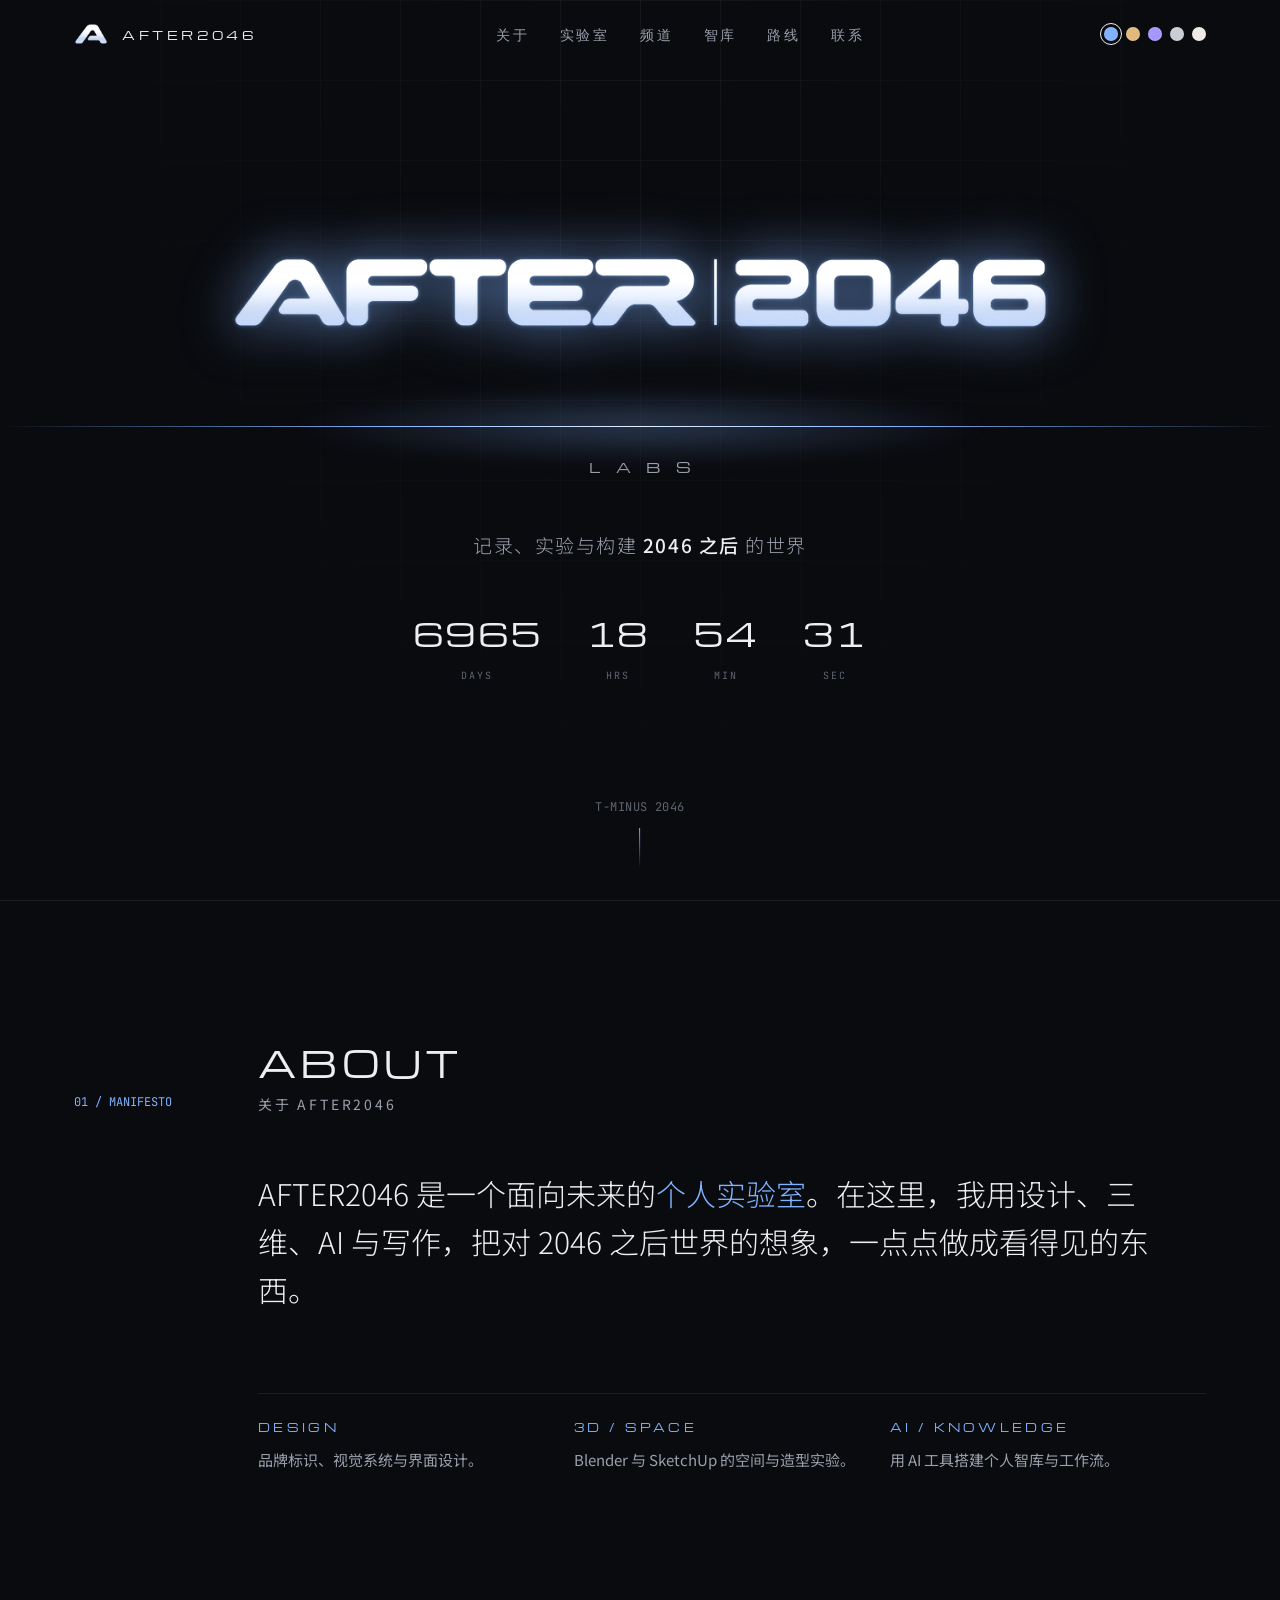
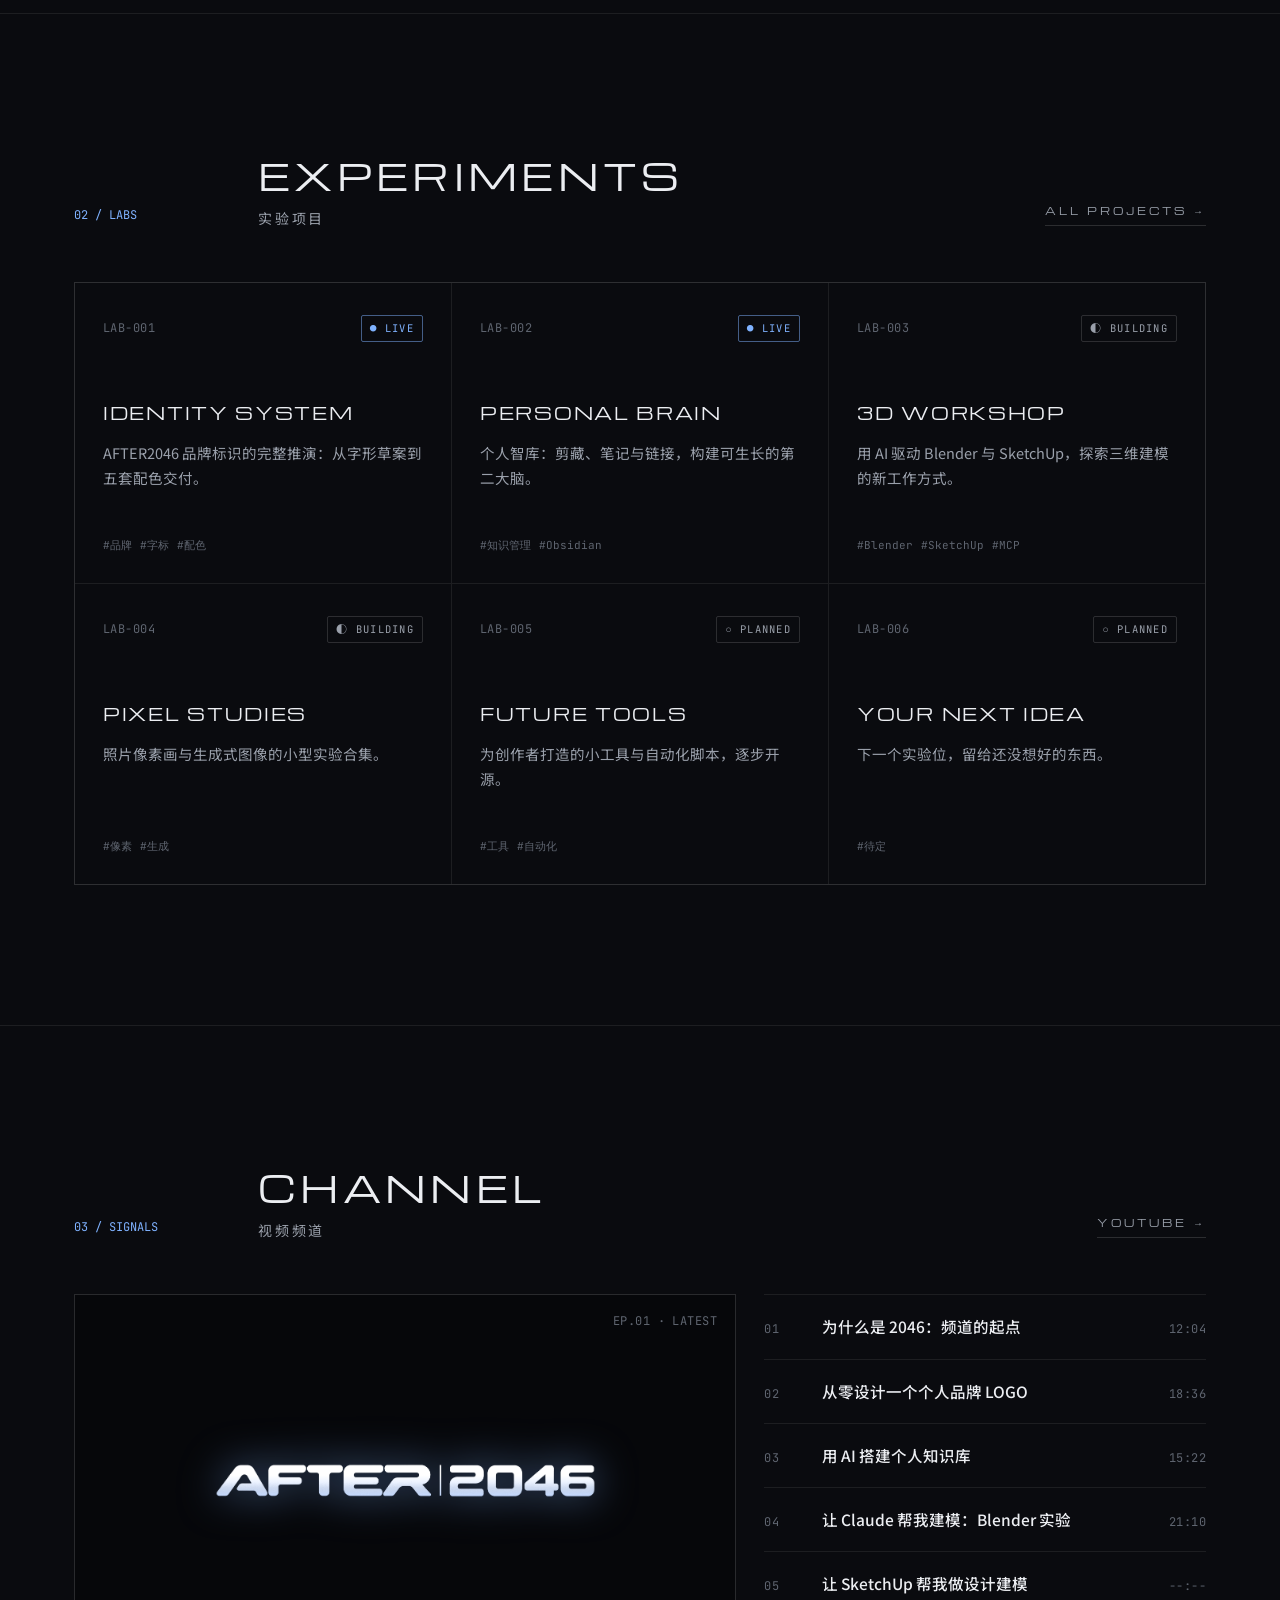
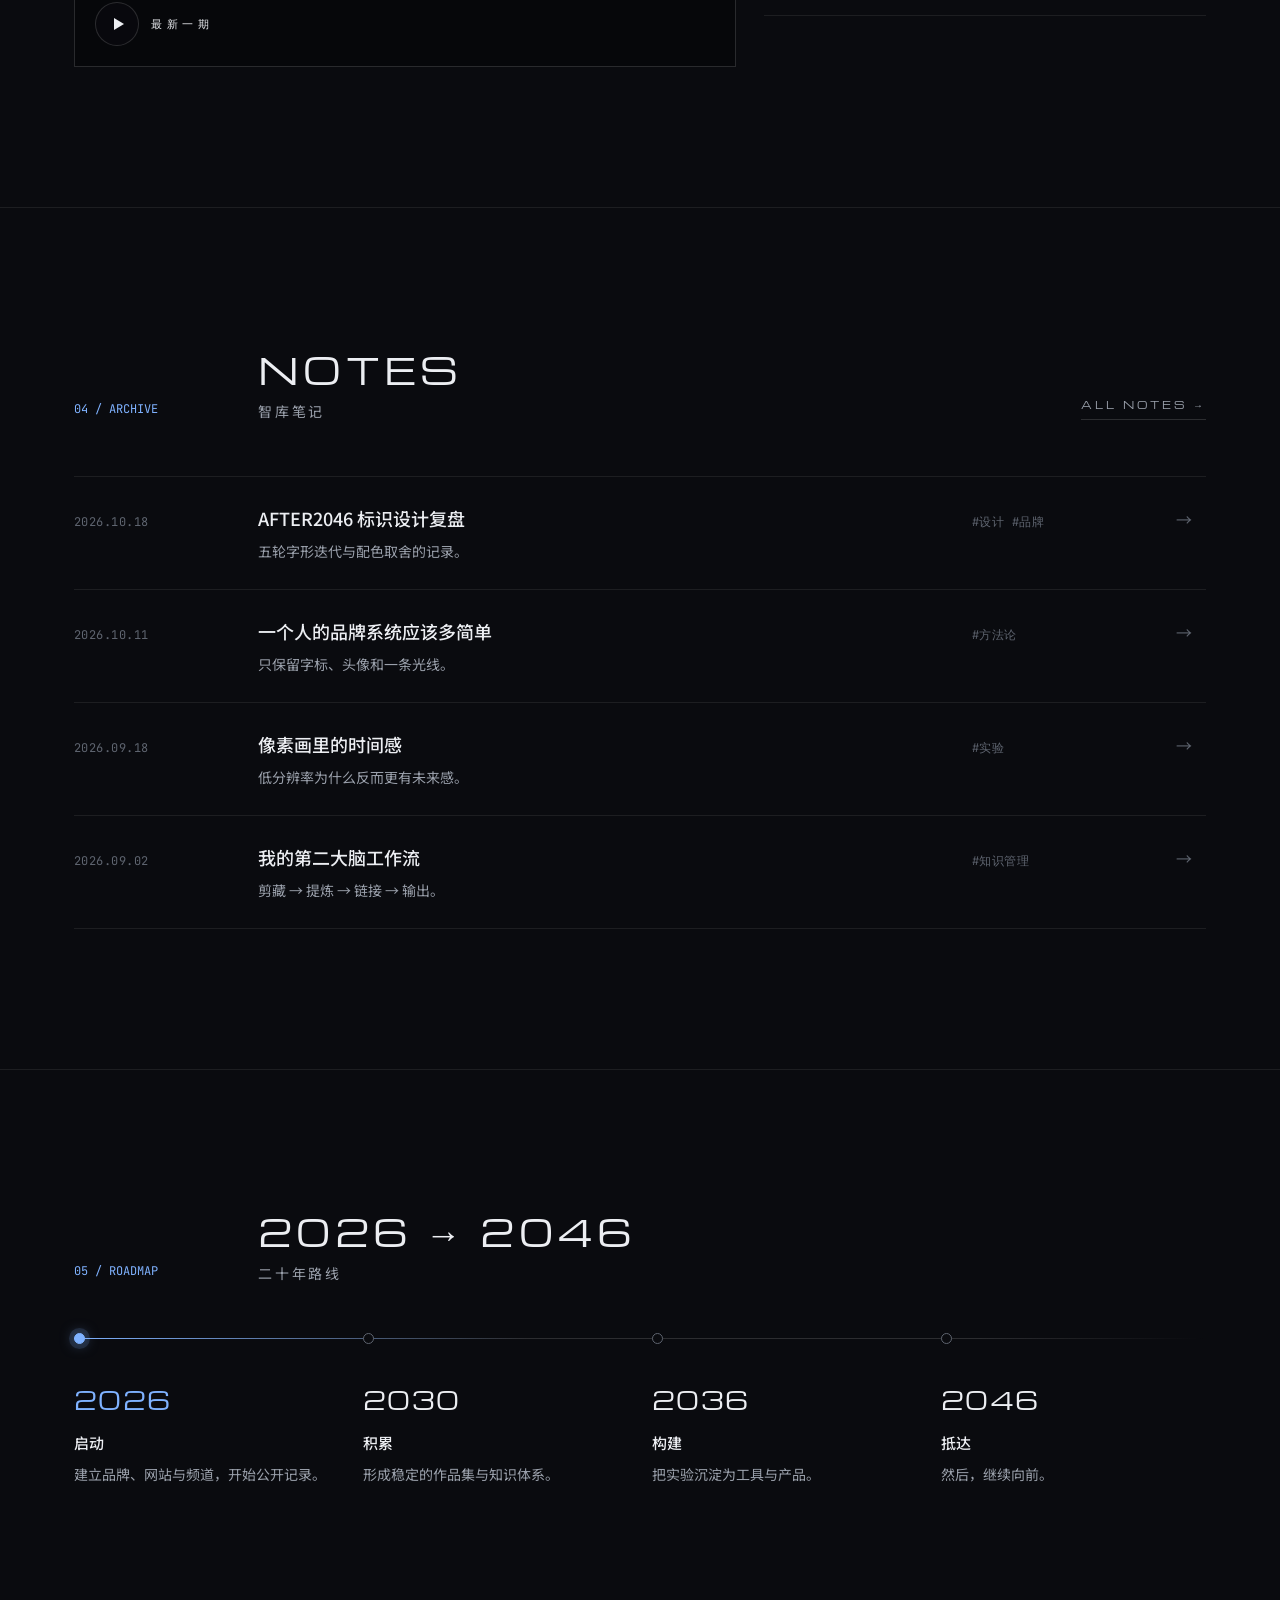
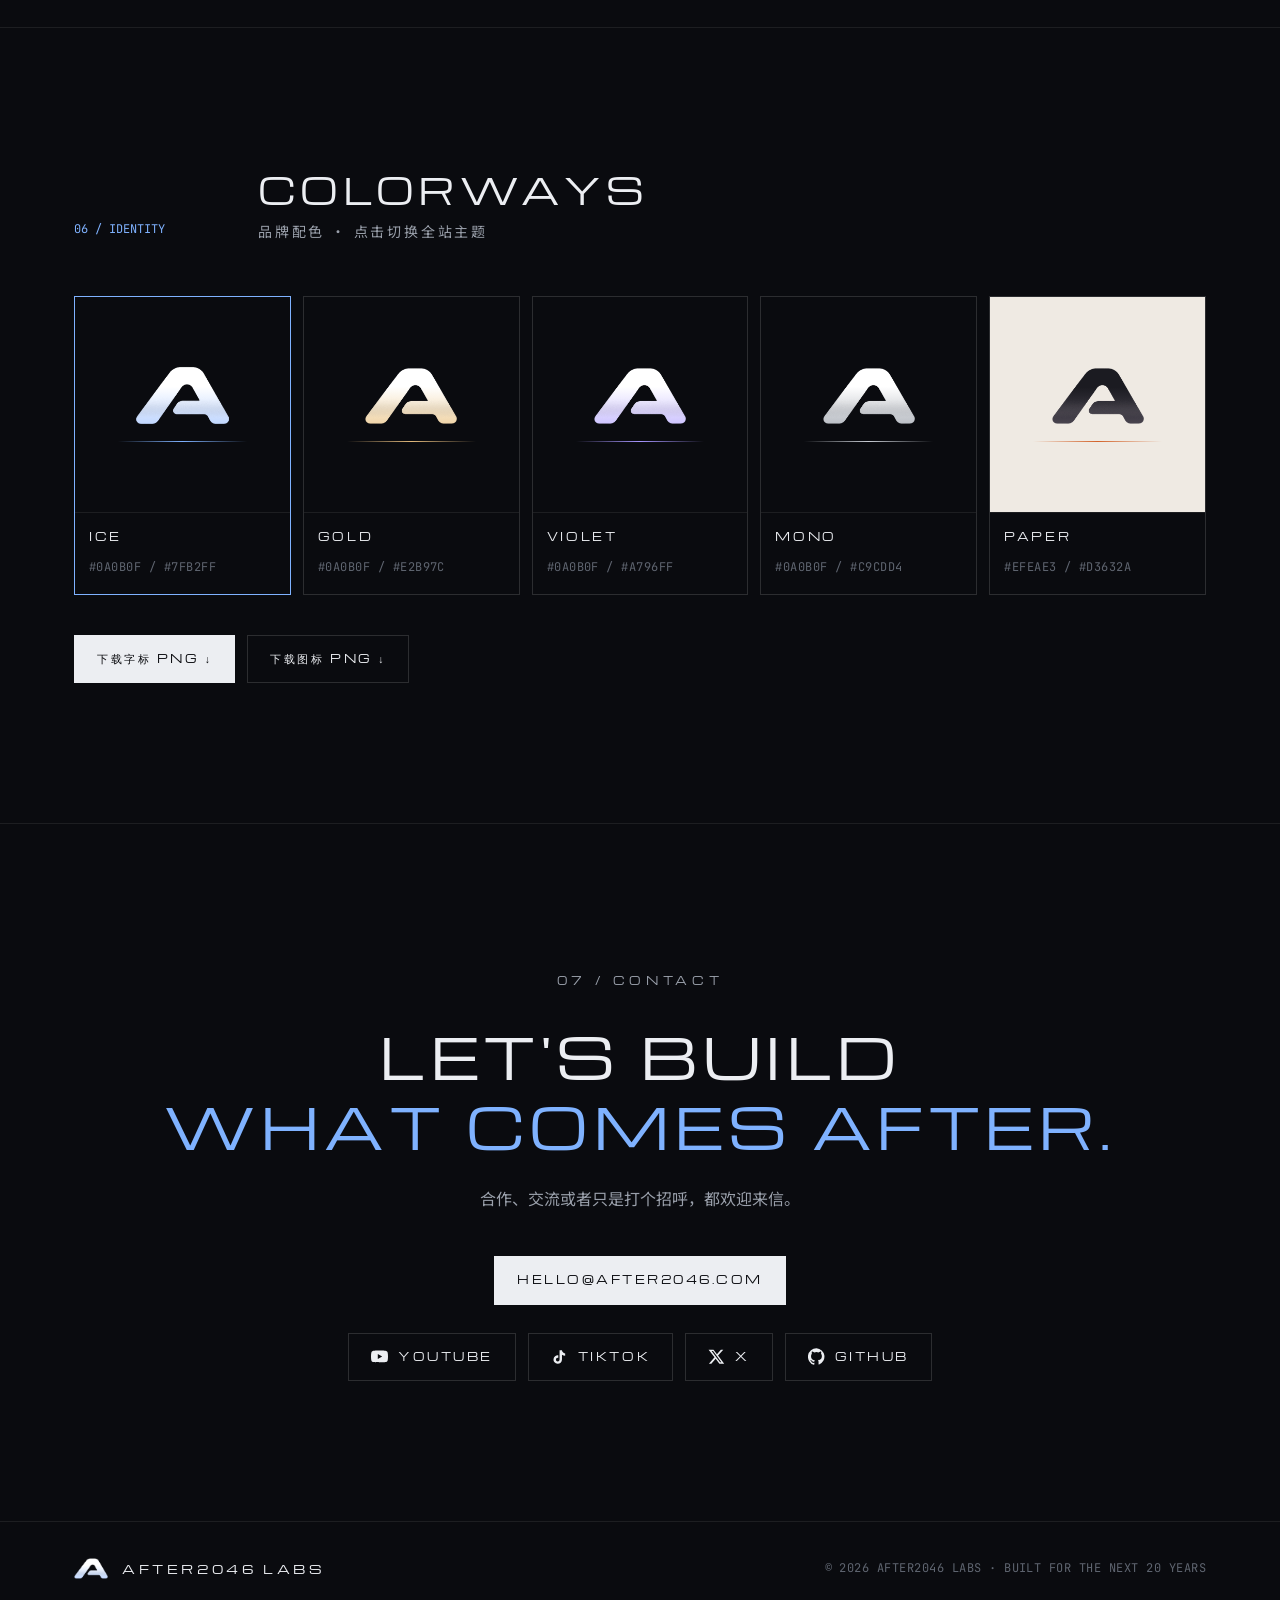
==== commit 1473d1c5: "Enlarge nav text, add social icons and YouTube channel link Co-Authored-By: Claude Opus 5.5 <noreply" ====
--- a/index.html
+++ b/index.html
@@ -71,9 +71,9 @@
 .brand .mark{width:34px}
 .brand span{font-family:var(--display);font-size:12px;letter-spacing:.3em}
 .links{display:flex;gap:30px}
-.links a{font-family:var(--display);font-size:10.5px;letter-spacing:.28em;color:var(--ink-2);transition:color .2s;position:relative;padding:6px 0}
+.links a{font-family:var(--display);font-size:14px;letter-spacing:.2em;color:var(--ink-2);transition:color .2s;position:relative;padding:6px 0}
 .links a:hover,.links a.on{color:var(--ink)}
-.links a.on::after{content:"";position:absolute;left:0;right:.28em;bottom:0;height:1px;background:var(--accent);box-shadow:0 0 8px var(--glow)}
+.links a.on::after{content:"";position:absolute;left:0;right:.2em;bottom:0;height:1px;background:var(--accent);box-shadow:0 0 8px var(--glow)}
 .swatches{display:flex;gap:8px;align-items:center}
 .sw{width:14px;height:14px;border-radius:50%;border:1px solid var(--line-2);cursor:pointer;padding:0;transition:transform .2s}
 .sw:hover{transform:scale(1.2)}
@@ -103,6 +103,7 @@
 .countdown span{font-family:var(--mono);font-size:10px;letter-spacing:.2em;color:var(--ink-3);text-transform:uppercase}
 .scroll-hint{position:absolute;bottom:32px;left:50%;transform:translateX(-50%);display:flex;flex-direction:column;align-items:center;gap:10px}
 .scroll-hint i{width:1px;height:40px;background:linear-gradient(var(--accent),transparent);animation:drip 2.2s infinite}
+@media (max-height:760px){.scroll-hint{display:none}}
 @keyframes drip{0%{transform:scaleY(0);transform-origin:top}50%{transform:scaleY(1);transform-origin:top}51%{transform-origin:bottom}100%{transform:scaleY(0);transform-origin:bottom}}
 
 /* ===== 通用分区 ===== */
@@ -198,6 +199,7 @@
 .kit{margin-top:40px;display:flex;flex-wrap:wrap;gap:12px}
 .btn{display:inline-flex;align-items:center;gap:10px;font-family:var(--display);font-size:10.5px;letter-spacing:.24em;padding:14px 22px;border:1px solid var(--line-2);transition:all .25s}
 .btn:hover{border-color:var(--accent);color:var(--accent);box-shadow:0 0 24px var(--accent-soft)}
+.btn .ico{width:17px;height:17px;fill:currentColor;flex:none}
 .btn.primary{background:var(--ink);color:var(--bg);border-color:var(--ink)}
 .btn.primary:hover{background:var(--accent);border-color:var(--accent);color:var(--bg)}
 
@@ -305,7 +307,7 @@
 <!-- ============ 03 频道 ============ -->
 <section class="block" id="signals">
   <div class="wrap">
-    <div class="head reveal"><span class="idx">03 / SIGNALS</span><h2>CHANNEL<small>视频频道</small></h2><a class="more" href="#">YOUTUBE →</a></div>
+    <div class="head reveal"><span class="idx">03 / SIGNALS</span><h2>CHANNEL<small>视频频道</small></h2><a class="more" href="https://www.youtube.com/@After2046Labs" target="_blank" rel="noopener">YOUTUBE →</a></div>
     <div class="signal reveal">
       <a class="screen" href="#" aria-label="播放最新视频">
         <div class="wordmark-box"><i class="wordmark"></i></div>
@@ -375,10 +377,14 @@
     <p>合作、交流或者只是打个招呼，都欢迎来信。</p>
     <a class="btn primary" href="mailto:hello@after2046.com">HELLO@AFTER2046.COM</a>
     <div class="social">
-      <a class="btn" href="#">YOUTUBE</a>
-      <a class="btn" href="#">BILIBILI</a>
-      <a class="btn" href="#">REDNOTE</a>
-      <a class="btn" href="#">GITHUB</a>
+      <a class="btn" href="https://www.youtube.com/@After2046Labs" target="_blank" rel="noopener" aria-label="YouTube 频道">
+        <svg class="ico" viewBox="0 0 24 24" aria-hidden="true"><path d="M23.5 6.2a3 3 0 0 0-2.1-2.1C19.5 3.6 12 3.6 12 3.6s-7.5 0-9.4.5A3 3 0 0 0 .5 6.2 31 31 0 0 0 0 12a31 31 0 0 0 .5 5.8 3 3 0 0 0 2.1 2.1c1.9.5 9.4.5 9.4.5s7.5 0 9.4-.5a3 3 0 0 0 2.1-2.1A31 31 0 0 0 24 12a31 31 0 0 0-.5-5.8zM9.6 15.6V8.4l6.2 3.6-6.2 3.6z"/></svg>YOUTUBE</a>
+      <a class="btn" href="#" aria-label="TikTok">
+        <svg class="ico" viewBox="0 0 24 24" aria-hidden="true"><path d="M16.6 5.8A4.3 4.3 0 0 1 15.5 3h-3.4v13.4a2.6 2.6 0 1 1-2.6-2.6c.3 0 .5 0 .8.1V10.4a6 6 0 1 0 5.2 6V9.6a7.6 7.6 0 0 0 4.5 1.4V7.6a4.3 4.3 0 0 1-3.4-1.8z"/></svg>TIKTOK</a>
+      <a class="btn" href="#" aria-label="X">
+        <svg class="ico" viewBox="0 0 24 24" aria-hidden="true"><path d="M18.2 2.3h3.4l-7.4 8.4 8.7 11.5h-6.8l-5.3-7-6.1 7H1.3l7.9-9L.8 2.3h7l4.8 6.4 5.6-6.4zm-1.2 17.9h1.9L7.1 4.2H5.1L17 20.2z"/></svg>X</a>
+      <a class="btn" href="#" aria-label="GitHub">
+        <svg class="ico" viewBox="0 0 24 24" aria-hidden="true"><path d="M12 .3a12 12 0 0 0-3.8 23.4c.6.1.8-.3.8-.6v-2.2c-3.3.7-4-1.6-4-1.6-.6-1.4-1.4-1.8-1.4-1.8-1.1-.7.1-.7.1-.7 1.2.1 1.8 1.2 1.8 1.2 1.1 1.8 2.8 1.3 3.5 1 .1-.8.4-1.3.8-1.6-2.7-.3-5.5-1.3-5.5-6 0-1.3.5-2.4 1.2-3.2-.1-.3-.5-1.5.1-3.2 0 0 1-.3 3.3 1.2a11.5 11.5 0 0 1 6 0C17.3 4.7 18.3 5 18.3 5c.7 1.7.3 2.9.1 3.2.8.8 1.2 1.9 1.2 3.2 0 4.6-2.8 5.6-5.5 5.9.4.4.8 1.1.8 2.2v3.3c0 .3.2.7.8.6A12 12 0 0 0 12 .3z"/></svg>GITHUB</a>
     </div>
   </div>
 </section>
